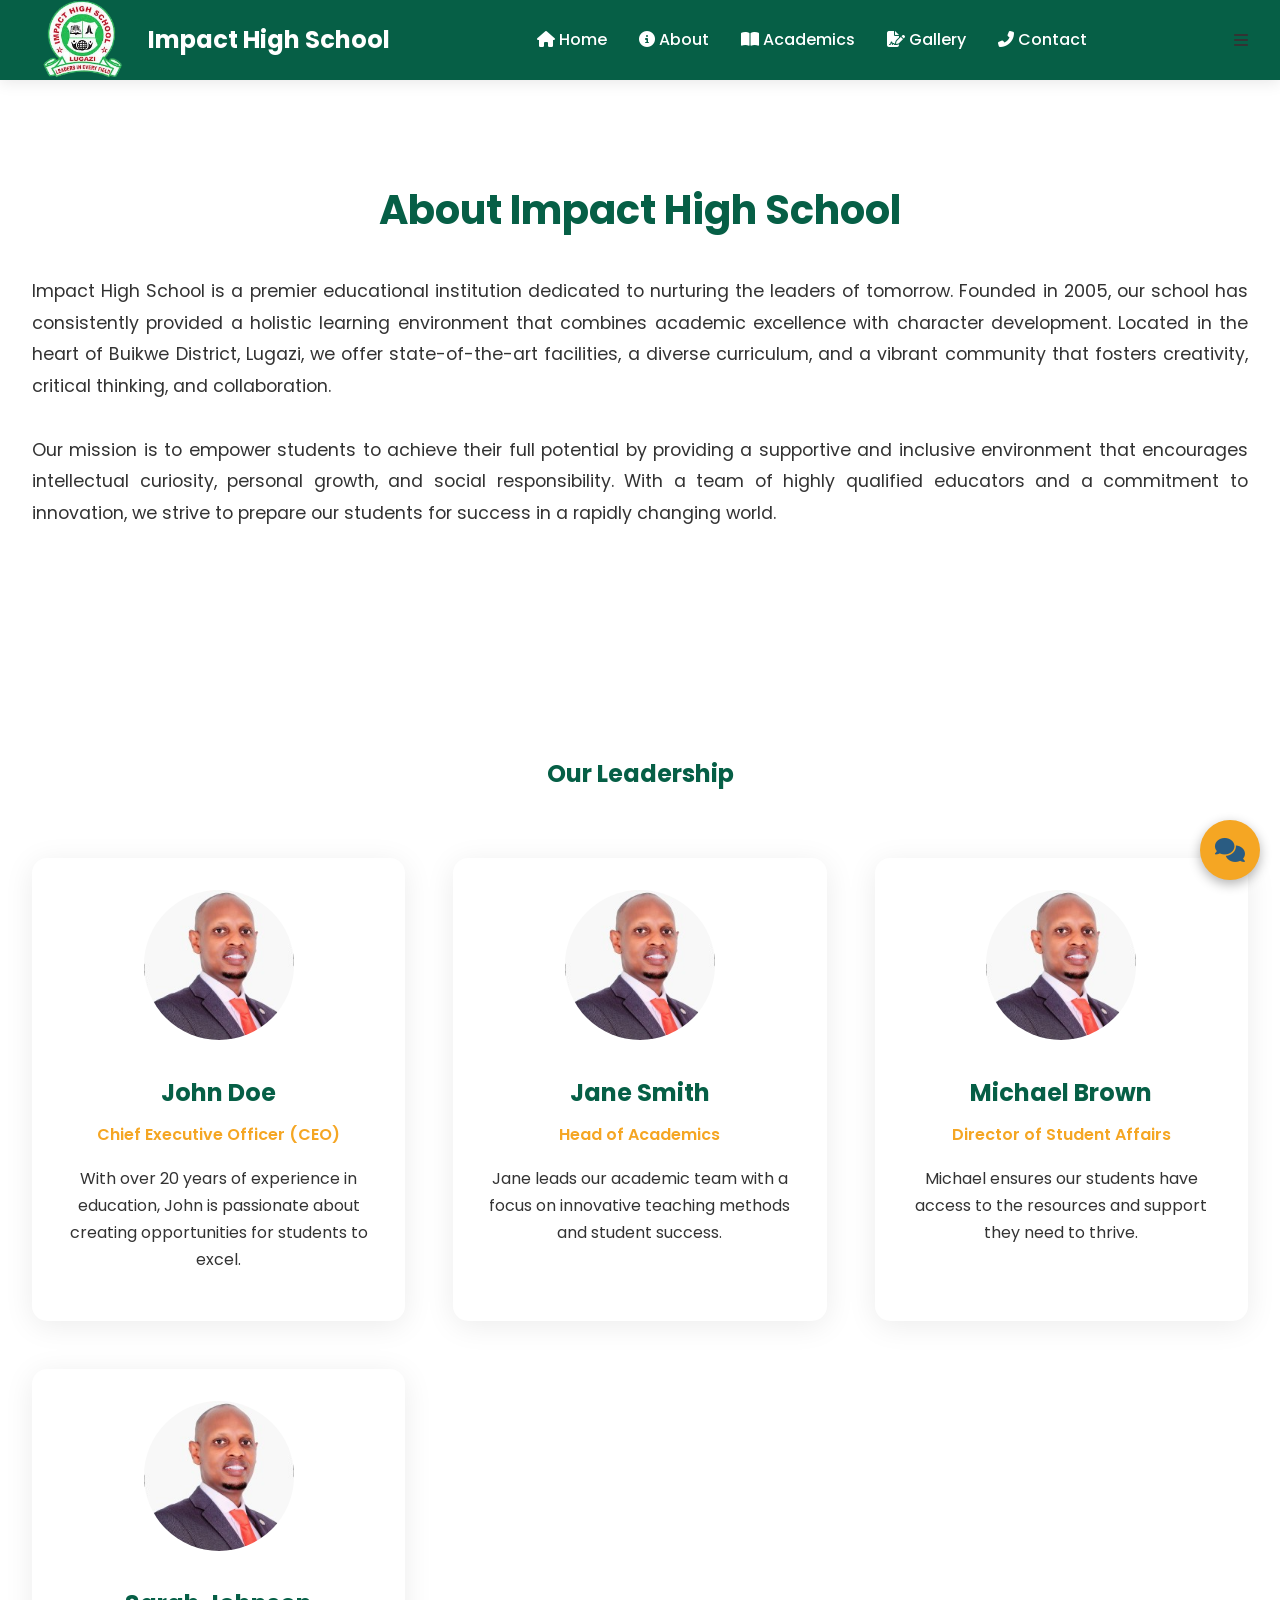
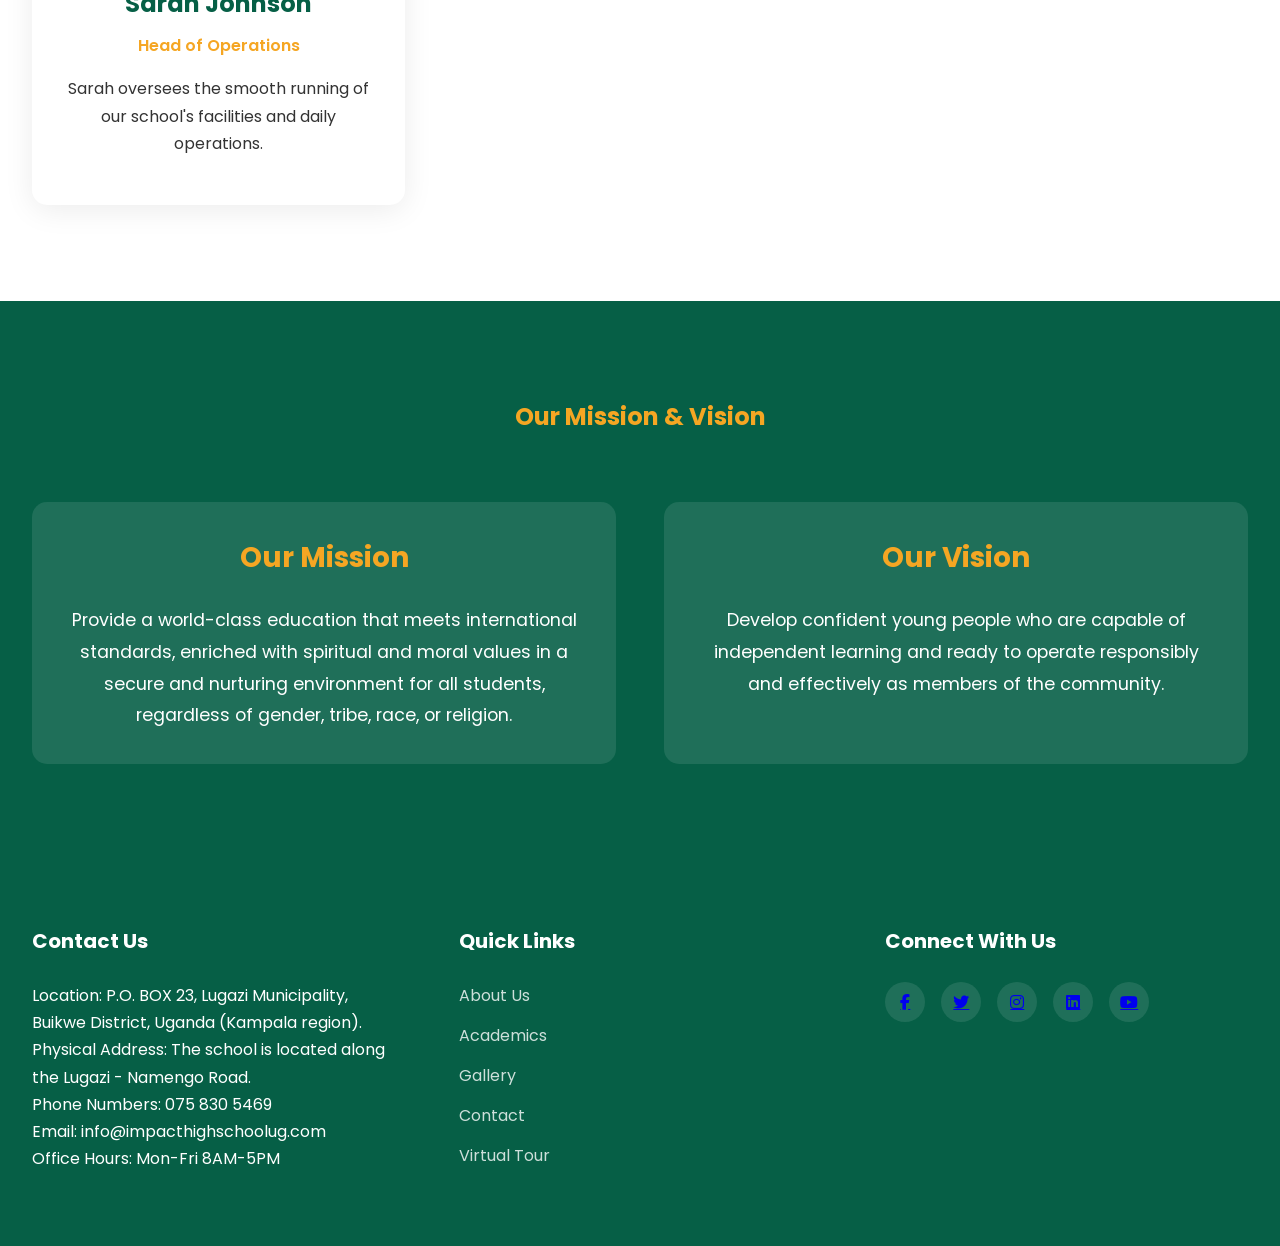
==== about.html @ 4ecf00ad "Initial commit of website files" ====
<!DOCTYPE html>
<html lang="en">
<head>
    <meta charset="UTF-8">
    <meta name="viewport" content="width=device-width, initial-scale=1.0">
    <title>About Us - Impact High School</title>
    <link rel="stylesheet" href="https://cdnjs.cloudflare.com/ajax/libs/font-awesome/6.4.0/css/all.min.css">
    <link rel="stylesheet" href="https://fonts.googleapis.com/css2?family=Poppins:wght@300;400;600;700&display=swap">
    <style>
        :root {
            --primary: #2A5C82;
            --secondary: #F5A623;
            --accent: #1A2B3C;
            --dark: #065f46;
            --light: white;
            --text: #333;
        }

        * {
            margin: 0;
            padding: 0;
            box-sizing: border-box;
        }

        body {
            font-family: 'Poppins', sans-serif;
            line-height: 1.7;
            color: var(--text);
            background: var(--light);
            overflow-x: hidden;
        }

        /* Header Styles */
        .header {
            background: var(--dark);
            position: sticky;
            top: 0;
            box-shadow: 0 2px 15px rgba(0,0,0,0.1);
            z-index: 1000;
            
        }

        .nav-container {
            max-width: 1400px;
            margin: 0 auto;
            padding: 0 2rem;
            display: flex;
            justify-content: space-between;
            align-items: center;
            height: 80px;
        }

        .logo {
            display: flex;
            align-items: center;
            gap: 1rem;
            text-decoration: none;
        }

        .logo img {
            height: 100px;
            width: auto;
        }

        .logo-text {
            color: white;
            font-size: 1.5rem;
            font-weight: 700;
        }
        
        .logo:hover .logo-text::after {
            transform: scaleX(1);
        }

        /* Main Navigation */
        .main-nav {
            display: flex;
            gap: 2rem;
            align-items: center;
            transition: all 0.3s ease;
        }

        .nav-link {
            color: white;
            text-decoration: none;
            position: relative;
            padding: 0.5rem 0;
            font-weight: 500;
            transition: color 0.3s ease;
        }

        .nav-link::after {
            content: '';
            position: absolute;
            bottom: 0;
            left: 0;
            width: 0;
            height: 2px;
            background: var(--secondary);
            transition: width 0.3s ease;
        }

        .nav-link:hover::after {
            width: 100%;
        }


        /* About Section */
        .about-section {
            padding: 6rem 2rem;
            max-width: 1400px;
            margin: 0 auto;
        }

        .about-section h2 {
            font-size: 2.5rem;
            color: var(--dark);
            margin-bottom: 2rem;
            text-align: center;
        }

        .about-section p {
            font-size: 1.1rem;
            line-height: 1.8;
            margin-bottom: 2rem;
            text-align: justify;
        }

        /* Leadership Section */
        .leadership-section {
            padding: 6rem 2rem;
            background: var(--light);
        }

        .leadership-grid {
            display: grid;
            grid-template-columns: repeat(auto-fit, minmax(300px, 1fr));
            gap: 3rem;
            max-width: 1400px;
            margin: 0 auto;
        }

        .leader-card {
            text-align: center;
            background: white;
            padding: 2rem;
            border-radius: 15px;
            box-shadow: 0 5px 30px rgba(0, 0, 0, 0.08);
            transition: all 0.3s ease;
        }

        .leader-card:hover {
            transform: translateY(-10px);
            box-shadow: 0 15px 40px rgba(0, 0, 0, 0.1);
        }

        .leader-card img {
            width: 150px;
            height: 150px;
            border-radius: 50%;
            object-fit: cover;
            margin-bottom: 1.5rem;
        }

        .leader-card h3 {
            font-size: 1.5rem;
            color: var(--dark);
            margin-bottom: 0.5rem;
        }

        .leader-card p {
            font-size: 1rem;
            color: var(--text);
            margin-bottom: 1rem;
        }

        .leader-card .role {
            color: var(--secondary);
            font-weight: 600;
        }

        /* Mission and Vision Section */
        .mission-vision-section {
            padding: 6rem 2rem;
            background: var(--dark);
            color: white;
        }

        .mission-vision-grid {
            display: grid;
            grid-template-columns: repeat(auto-fit, minmax(300px, 1fr));
            gap: 3rem;
            max-width: 1400px;
            margin: 0 auto;
        }

        .mission-vision-card {
            background: rgba(255, 255, 255, 0.1);
            padding: 2rem;
            border-radius: 15px;
            text-align: center;
        }

        .mission-vision-card h3 {
            font-size: 1.75rem;
            margin-bottom: 1.5rem;
            color: var(--secondary);
        }

        .mission-vision-card p {
            font-size: 1.1rem;
            line-height: 1.8;
        }

        /* Footer */
        .footer {
            background: var(--dark);
            color: white;
            padding: 4rem 2rem;
        }

        .footer-content {
            max-width: 1400px;
            margin: 0 auto;
            display: grid;
            grid-template-columns: repeat(auto-fit, minmax(250px, 1fr));
            gap: 4rem;
        }

        .footer-section h3 {
            color: white;
            margin-bottom: 1.5rem;
            font-size: 1.25rem;
        }

        .footer-links {
            list-style: none;
        }

        .footer-links li {
            margin-bottom: 0.8rem;
        }

        .footer-links a {
            color: rgba(255, 255, 255, 0.8);
            text-decoration: none;
            transition: all 0.3s ease;
        }

        .footer-links a:hover {
            color: var(--secondary);
            padding-left: 5px;
        }

        .social-links {
            display: flex;
            gap: 1rem;
            margin-top: 1rem;
        }

        .social-links a {
            width: 40px;
            height: 40px;
            border-radius: 50%;
            background: rgba(255, 255, 255, 0.1);
            display: flex;
            align-items: center;
            justify-content: center;
            transition: all 0.3s ease;
        }

        .social-links a:hover {
            background: var(--secondary);
            transform: translateY(-3px);
        }

        /* Responsive Design */
        /* Responsive Design */
        @media (max-width: 768px) {
            .hero h1 {
                font-size: 2.5rem;
            }

            .main-nav {
                position: fixed;
                top: 80px;
                right: -100%;
                background: var(--dark);
                flex-direction: column;
                width: 100%;
                padding: 2rem;
                transition: right 0.3s ease;
            }

            .main-nav.active {
                right: 0;
            }

            .hamburger {
                display: block;
                color: white;
                font-size: 1.5rem;
                cursor: pointer;
                transition: transform 0.3s ease;
            }

            .hamburger.active {
                transform: rotate(90deg);
            }
        }
         @media (max-width: 768px) {
            .nav-container {
                height: 80px;
                padding: 0 1.5rem;
            }
    
            .logo img {
                height: 60px;
            }
    
            .main-nav {
                top: 80px;
                backdrop-filter: blur(15px);
                
                padding: 2rem 1.5rem;
            }
    
            .nav-link {
                padding: 1rem 0;
                font-size: 1.1rem;
            }
        }
    </style>

    <!-- Chatbot Styles -->
    <style>
        #chatbot-widget {
            position: fixed;
            bottom: 20px;
            right: 20px;
            z-index: 1001;
            font-family: 'Poppins', sans-serif;
        }

        #chatbot-toggle {
            width: 60px;
            height: 60px;
            background: var(--secondary);
            border-radius: 50%;
            display: flex;
            align-items: center;
            justify-content: center;
            cursor: pointer;
            box-shadow: 0 4px 12px rgba(0,0,0,0.3);
            transition: all 0.3s ease;
        }

        #chatbot-toggle:hover {
            transform: scale(1.1);
        }

        #chatbot-toggle i {
            color: var(--primary);
            font-size: 1.5rem;
        }

        #chatbot-window {
            display: none;
            position: absolute;
            bottom: 80px;
            right: 0;
            width: 350px;
            height: 500px;
            background: white;
            border-radius: 15px;
            box-shadow: 0 10px 30px rgba(0,0,0,0.3);
            overflow: hidden;
            flex-direction: column;
        }

        #chatbot-header {
            background: var(--primary);
            color: white;
            padding: 15px;
            display: flex;
            justify-content: space-between;
            align-items: center;
        }

        #chatbot-header span {
            font-weight: 600;
        }

        #chatbot-close {
            background: none;
            border: none;
            color: white;
            font-size: 1.5rem;
            cursor: pointer;
        }

        #chatbot-messages {
            flex: 1;
            padding: 15px;
            overflow-y: auto;
            background: #f9f9f9;
        }

        .chatbot-message {
            margin-bottom: 10px;
            padding: 10px;
            border-radius: 10px;
            max-width: 80%;
        }

        .chatbot-message.user {
            background: var(--secondary);
            color: var(--primary);
            margin-left: auto;
            text-align: right;
        }

        .chatbot-message.bot {
            background: var(--primary);
            color: white;
        }

        #chatbot-input-area {
            display: flex;
            padding: 15px;
            background: white;
            border-top: 1px solid #ddd;
        }

        #chatbot-input {
            flex: 1;
            padding: 10px;
            border: 1px solid #ddd;
            border-radius: 20px;
            outline: none;
        }

        #chatbot-send {
            background: var(--secondary);
            border: none;
            border-radius: 50%;
            width: 40px;
            height: 40px;
            margin-left: 10px;
            cursor: pointer;
            display: flex;
            align-items: center;
            justify-content: center;
            color: var(--primary);
        }

        #chatbot-send:hover {
            background: var(--primary);
            color: white;
        }

        @media (max-width: 768px) {
            #chatbot-window {
                width: 300px;
                height: 400px;
                bottom: 90px;
            }
        }
    </style>
</head>
<body>
      <header class="header">
        <nav class="nav-container">
            <a href="index.html" class="logo">
                <img src="pics/impactt.png" alt="Impact High School Logo">
                <span class="logo-text">Impact High School</span>
            </a>
           <div class="main-nav">
            <a href="index.html" class="nav-link">
                <i class="fas fa-home"></i>
                Home
            </a>
            <a href="about.html" class="nav-link">
                <i class="fas fa-info-circle"></i>
                About
            </a>
            <a href="academics.html" class="nav-link">
                <i class="fas fa-book-open"></i>
                Academics
            </a>
            <a href="gallery.html" class="nav-link">
                <i class="fas fa-file-signature"></i>
                Gallery
            </a>
            <a href="contact.html" class="nav-link">
                <i class="fas fa-phone-alt"></i>
                Contact
            </a>
        </div>
            <i class="fas fa-bars hamburger"></i>
        </nav>
    </header>

    <section class="about-section">
        <h2>About Impact High School</h2>
        <p>
            Impact High School is a premier educational institution dedicated to nurturing the leaders of tomorrow. 
            Founded in 2005, our school has consistently provided a holistic learning environment that combines academic 
            excellence with character development. Located in the heart of Buikwe District, Lugazi, we offer state-of-the-art 
            facilities, a diverse curriculum, and a vibrant community that fosters creativity, critical thinking, and collaboration.
        </p>
        <p>
            Our mission is to empower students to achieve their full potential by providing a supportive and inclusive environment 
            that encourages intellectual curiosity, personal growth, and social responsibility. With a team of highly qualified 
            educators and a commitment to innovation, we strive to prepare our students for success in a rapidly changing world.
        </p>
    </section>

    <section class="leadership-section">
        <h2 style="text-align: center; color: var(--dark); margin-bottom: 4rem;">Our Leadership</h2>
        <div class="leadership-grid">
            <div class="leader-card">
                <img src="pics/1728209172390.jpeg" alt="CEO">
                <h3>John Doe</h3>
                <p class="role">Chief Executive Officer (CEO)</p>
                <p>With over 20 years of experience in education, John is passionate about creating opportunities for students to excel.</p>
            </div>
            <div class="leader-card">
                <img src="pics/1728209172390.jpeg" alt="Administrator 1">
                <h3>Jane Smith</h3>
                <p class="role">Head of Academics</p>
                <p>Jane leads our academic team with a focus on innovative teaching methods and student success.</p>
            </div>
            <div class="leader-card">
                <img src="pics/1728209172390.jpeg" alt="Administrator 2">
                <h3>Michael Brown</h3>
                <p class="role">Director of Student Affairs</p>
                <p>Michael ensures our students have access to the resources and support they need to thrive.</p>
            </div>
            <div class="leader-card">
                <img src="pics/1728209172390.jpeg" alt="Administrator 3">
                <h3>Sarah Johnson</h3>
                <p class="role">Head of Operations</p>
                <p>Sarah oversees the smooth running of our school's facilities and daily operations.</p>
            </div>
        </div>
    </section>

    <section class="mission-vision-section">
        <h2 style="text-align: center; color: var(--secondary); margin-bottom: 4rem;">Our Mission & Vision</h2>
        <div class="mission-vision-grid">
            <div class="mission-vision-card">
                <h3>Our Mission</h3>
                <p>
                    Provide a world-class education that meets international standards, enriched with spiritual and moral values in a secure and nurturing environment for all students, regardless of gender, tribe, race, or religion.
                </p>
            </div>
            <div class="mission-vision-card">
                <h3>Our Vision</h3>
                <p>
                    Develop confident young people who are capable of independent learning and ready to operate responsibly and effectively as members of the community.
                </p>
            </div>
        </div>
    </section>

    <footer class="footer">
        <div class="footer-content">
            <div class="footer-section">
                <h3>Contact Us</h3>
                <p>Location: P.O. BOX 23, Lugazi Municipality, Buikwe District, Uganda (Kampala region).<br>
                Physical Address: The school is located along the Lugazi - Namengo Road.<br>
                Phone Numbers: 075 830 5469<br>
                Email: info@impacthighschoolug.com<br>
                Office Hours: Mon-Fri 8AM-5PM</p>
            </div>
            <div class="footer-section">
                <h3>Quick Links</h3>
                <ul class="footer-links">
                    <li><a href="about.html">About Us</a></li>
                    <li><a href="academics.html">Academics</a></li>
                    <li><a href="gallery.html">Gallery</a></li>
                    <li><a href="contact.html">Contact</a></li>
                    <li><a href="video.html">Virtual Tour</a></li>
                </ul>
            </div>
            <div class="footer-section">
                <h3>Connect With Us</h3>
                <div class="social-links">
                    <a href="https://www.facebook.com/p/Impact-high-school-lugazi-100064060272255/"><i class="fab fa-facebook-f"></i></a>
                    <a href="#"><i class="fab fa-twitter"></i></a>
                    <a href="https://www.instagram.com/impact_high_school_lugazi/"><i class="fab fa-instagram"></i></a>
                    <a href="https://ug.linkedin.com/company/impact-high-school-lugazi"><i class="fab fa-linkedin"></i></a>
                    <a href="https://www.youtube.com/watch?v=IFVZ60-DcK4"><i class="fab fa-youtube"></i></a>
                </div>
            </div>
        </div>
    </footer>

    <script>
        // Mobile Menu Toggle
        const hamburger = document.querySelector('.hamburger');
        const nav = document.querySelector('.main-nav');

        hamburger.addEventListener('click', () => {
            nav.classList.toggle('active');
            hamburger.classList.toggle('active');
        });
    </script>

    <!-- Chatbot Widget -->
    <div id="chatbot-widget">
        <div id="chatbot-toggle">
            <i class="fas fa-comments"></i>
        </div>
        <div id="chatbot-window">
            <div id="chatbot-header">
                <span>Impact High School Assistant</span>
                <button id="chatbot-close">&times;</button>
            </div>
            <div id="chatbot-messages"></div>
            <div id="chatbot-input-area">
                <input type="text" id="chatbot-input" placeholder="Ask me anything about the school...">
                <button id="chatbot-send"><i class="fas fa-paper-plane"></i></button>
            </div>
        </div>
    </div>

    <script>
        // Chatbot functionality
        const chatbotToggle = document.getElementById('chatbot-toggle');
        const chatbotWindow = document.getElementById('chatbot-window');
        const chatbotClose = document.getElementById('chatbot-close');
        const chatbotMessages = document.getElementById('chatbot-messages');
        const chatbotInput = document.getElementById('chatbot-input');
        const chatbotSend = document.getElementById('chatbot-send');

        function addMessage(message, sender) {
            const messageDiv = document.createElement('div');
            messageDiv.classList.add('chatbot-message', sender);
            messageDiv.textContent = message;
            chatbotMessages.appendChild(messageDiv);
            chatbotMessages.scrollTop = chatbotMessages.scrollHeight;
        }

        async function getAIResponse(message) {
            try {
                const response = await fetch('https://api.deepseek.com/v1/chat/completions', {
                    method: 'POST',
                    headers: {
                        'Content-Type': 'application/json',
                        'Authorization': 'Bearer sk-42b68022812149f98af85d4b9341e224'
                    },
                    body: JSON.stringify({
                        model: 'deepseek-chat',
                        messages: [
                            {
                                role: 'system',
                                content: 'You are an assistant for Impact High School. Provide helpful information about the school. Key info: Location: P.O. BOX 23, Lugazi Municipality, Buikwe District, Uganda, along Lugazi-Namengo Road. Phone: 075 830 5469. Email: info@impacthighschoolug.com. Vision: Develop confident young people for independent learning. Mission: World-class education with spiritual values. Programmes: O-Level and A-Level secondary education. Be friendly and informative.'
                            },
                            { role: 'user', content: message }
                        ],
                        max_tokens: 200
                    })
                });
                const data = await response.json();
                if (data.choices && data.choices[0]) {
                    return data.choices[0].message.content;
                } else {
                    return 'Sorry, I couldn\'t generate a response right now. Please try again.';
                }
            } catch (error) {
                console.error('API Error:', error);
                return 'Sorry, I\'m having trouble connecting right now. Please try again later.';
            }
        }

        chatbotToggle.addEventListener('click', () => {
            chatbotWindow.style.display = chatbotWindow.style.display === 'block' ? 'none' : 'block';
        });

        chatbotClose.addEventListener('click', () => {
            chatbotWindow.style.display = 'none';
        });

        chatbotSend.addEventListener('click', async () => {
            const message = chatbotInput.value.trim();
            if (message) {
                addMessage(message, 'user');
                chatbotInput.value = '';
                chatbotInput.disabled = true;
                chatbotSend.disabled = true;
                const response = await getAIResponse(message);
                addMessage(response, 'bot');
                chatbotInput.disabled = false;
                chatbotSend.disabled = false;
            }
        });

        chatbotInput.addEventListener('keypress', (e) => {
            if (e.key === 'Enter') {
                chatbotSend.click();
            }
        });

        // Initial greeting
        setTimeout(() => addMessage('Hello! I\'m the Impact High School assistant. How can I help you today?', 'bot'), 1000);
    </script>
</body>
</html>
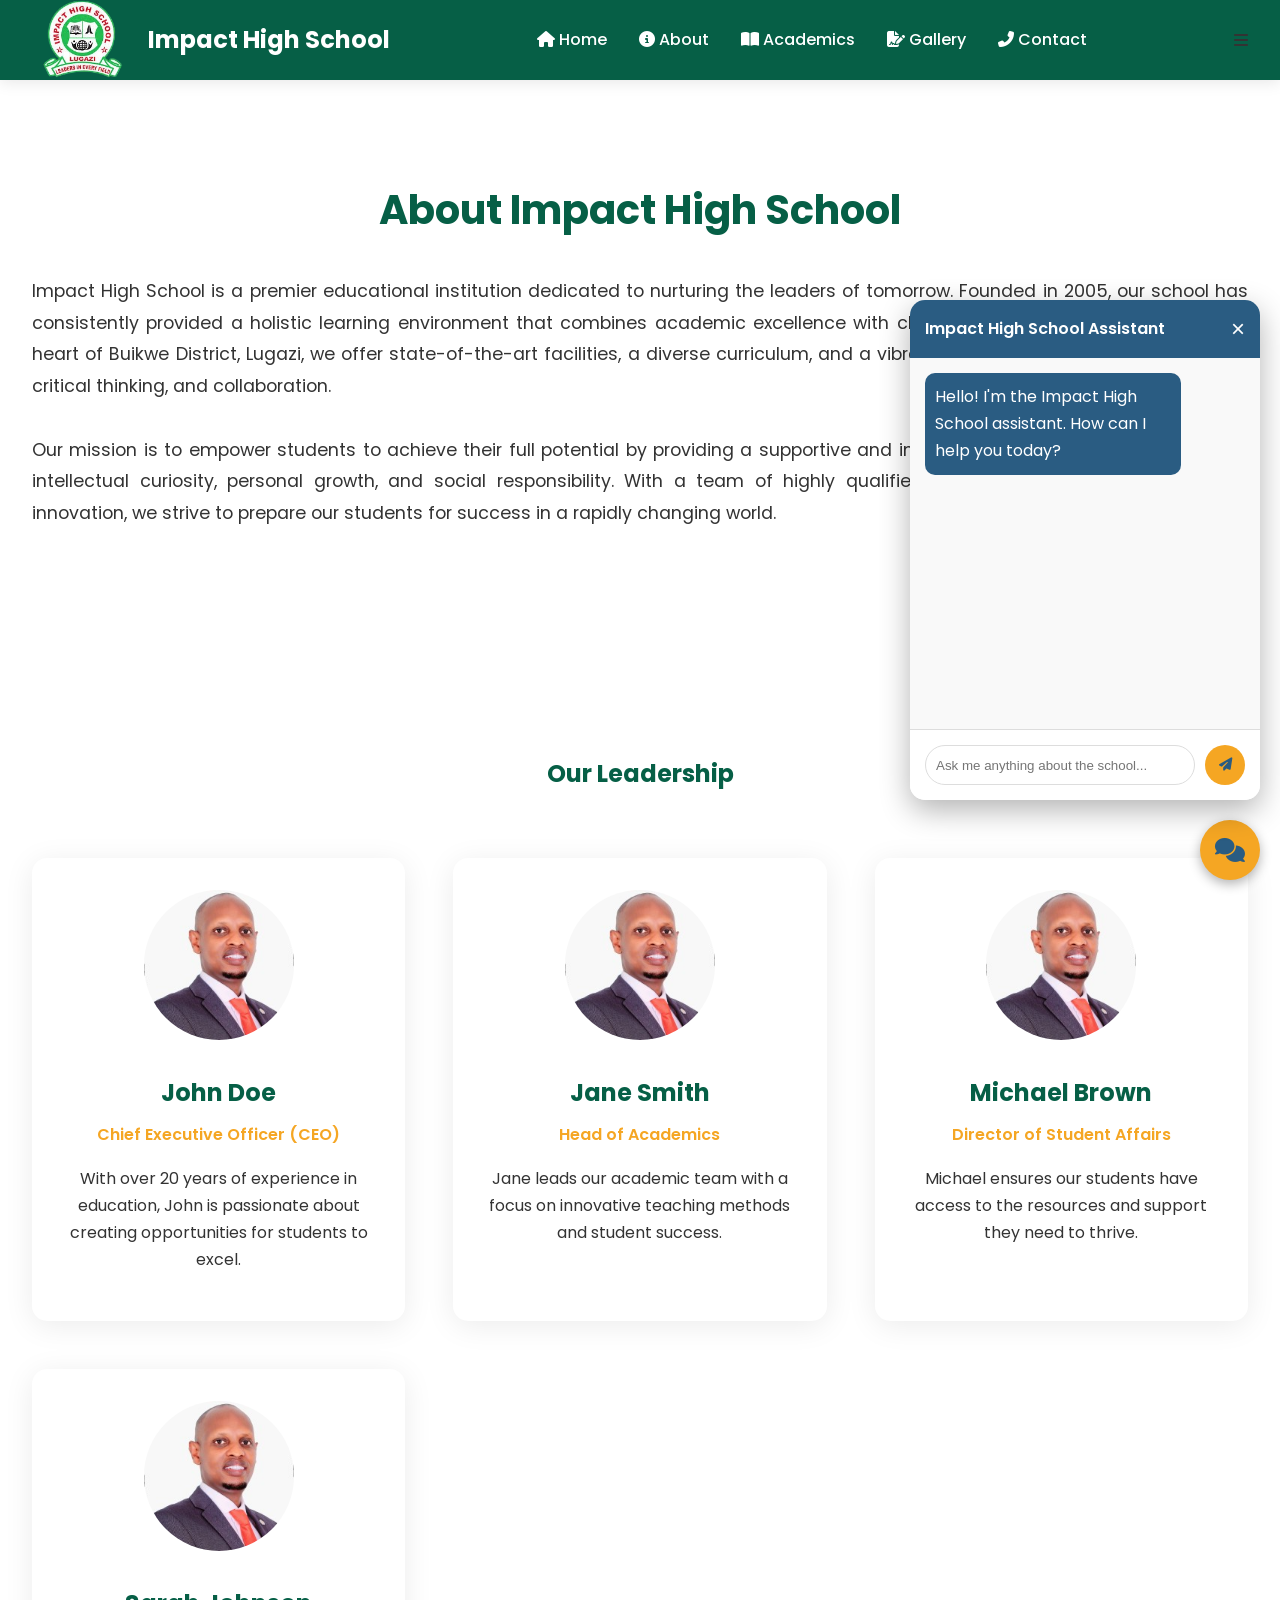
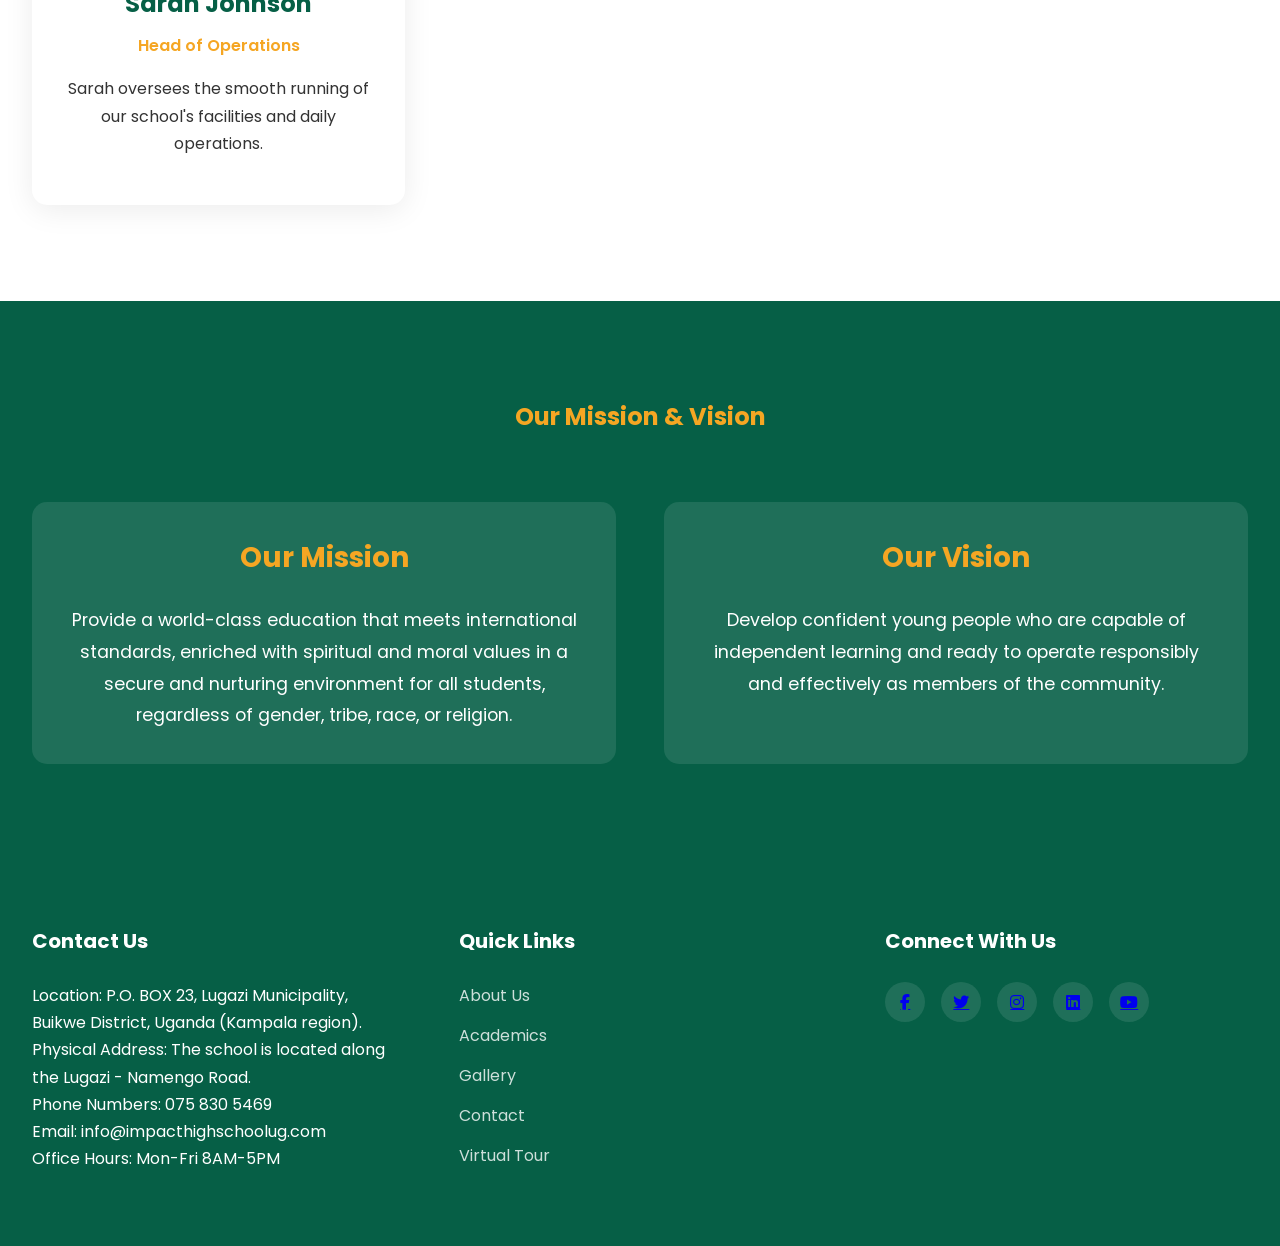
==== commit a8535437: "Add bouncing animation to chatbot icon and restore video in video.html" ====
--- a/about.html
+++ b/about.html
@@ -334,6 +334,18 @@
 
     <!-- Chatbot Styles -->
     <style>
+        @keyframes bounce {
+            0%, 20%, 50%, 80%, 100% {
+                transform: translateY(0);
+            }
+            40% {
+                transform: translateY(-10px);
+            }
+            60% {
+                transform: translateY(-5px);
+            }
+        }
+
         #chatbot-widget {
             position: fixed;
             bottom: 20px;
@@ -362,6 +374,7 @@
         #chatbot-toggle i {
             color: var(--primary);
             font-size: 1.5rem;
+            animation: bounce 2s infinite;
         }
 
         #chatbot-window {
@@ -375,6 +388,7 @@
             border-radius: 15px;
             box-shadow: 0 10px 30px rgba(0,0,0,0.3);
             overflow: hidden;
+            display: flex;
             flex-direction: column;
         }
 
@@ -706,5 +720,9 @@
         // Initial greeting
         setTimeout(() => addMessage('Hello! I\'m the Impact High School assistant. How can I help you today?', 'bot'), 1000);
     </script>
+
+<script async type='module' src='https://interfaces.zapier.com/assets/web-components/zapier-interfaces/zapier-interfaces.esm.js'></script>
+<zapier-interfaces-chatbot-embed is-popup='true' chatbot-id='cmks0upgf002irzj2km2b9cpo'></zapier-interfaces-chatbot-embed>
+
 </body>
 </html>
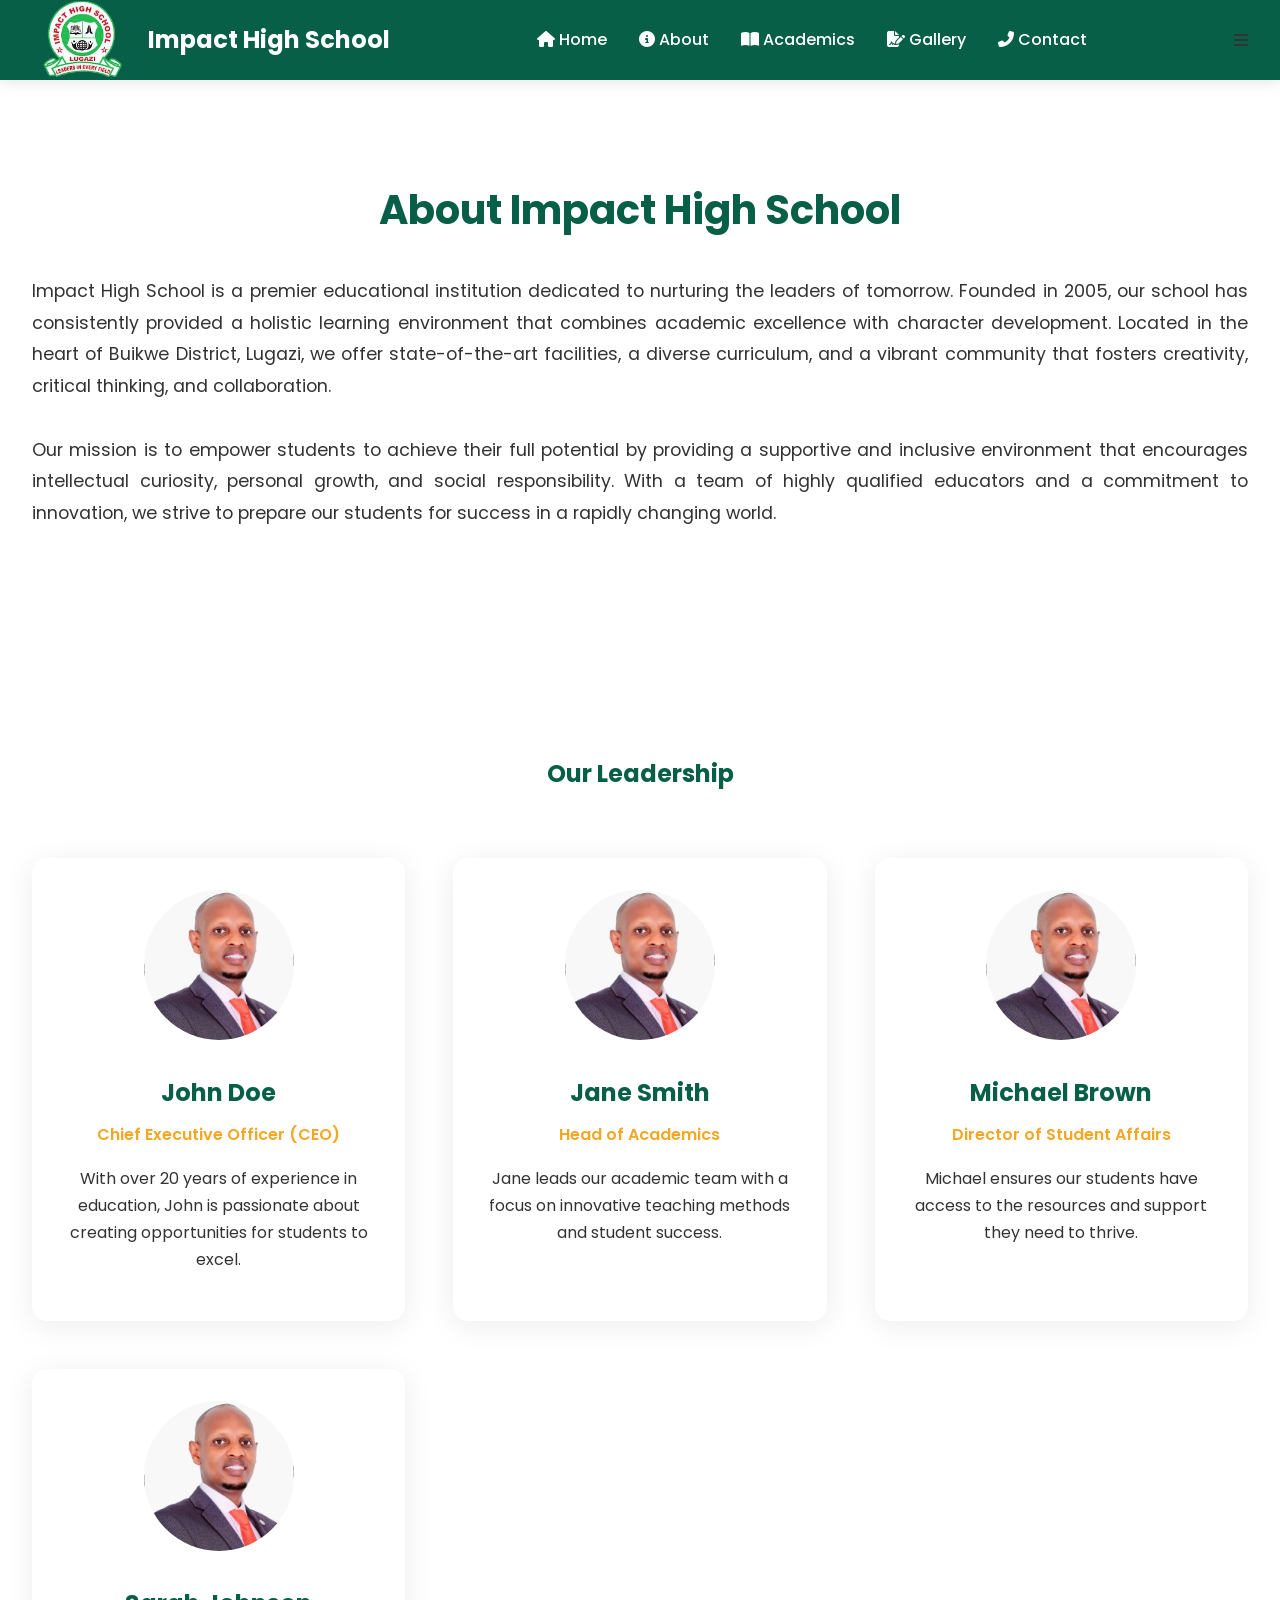
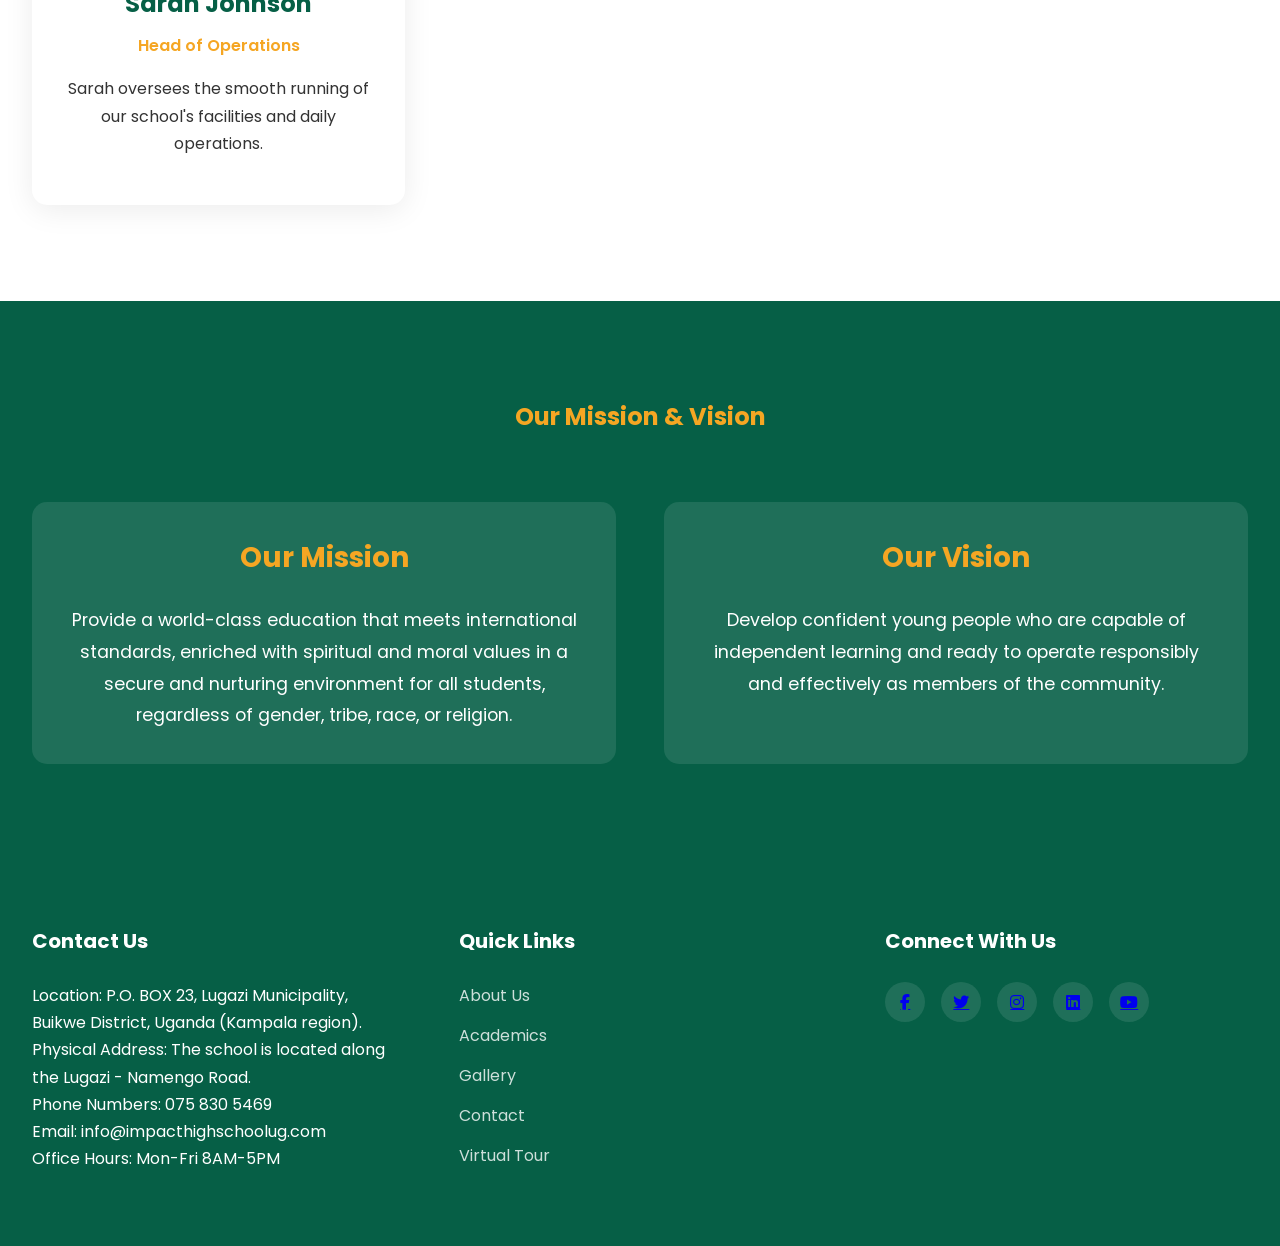
==== commit 0d5e32da: "Update about.html, contact.html, and gallery.html with latest changes" ====
--- a/about.html
+++ b/about.html
@@ -622,23 +622,7 @@
         });
     </script>
 
-    <!-- Chatbot Widget -->
-    <div id="chatbot-widget">
-        <div id="chatbot-toggle">
-            <i class="fas fa-comments"></i>
-        </div>
-        <div id="chatbot-window">
-            <div id="chatbot-header">
-                <span>Impact High School Assistant</span>
-                <button id="chatbot-close">&times;</button>
-            </div>
-            <div id="chatbot-messages"></div>
-            <div id="chatbot-input-area">
-                <input type="text" id="chatbot-input" placeholder="Ask me anything about the school...">
-                <button id="chatbot-send"><i class="fas fa-paper-plane"></i></button>
-            </div>
-        </div>
-    </div>
+    
 
     <script>
         // Chatbot functionality
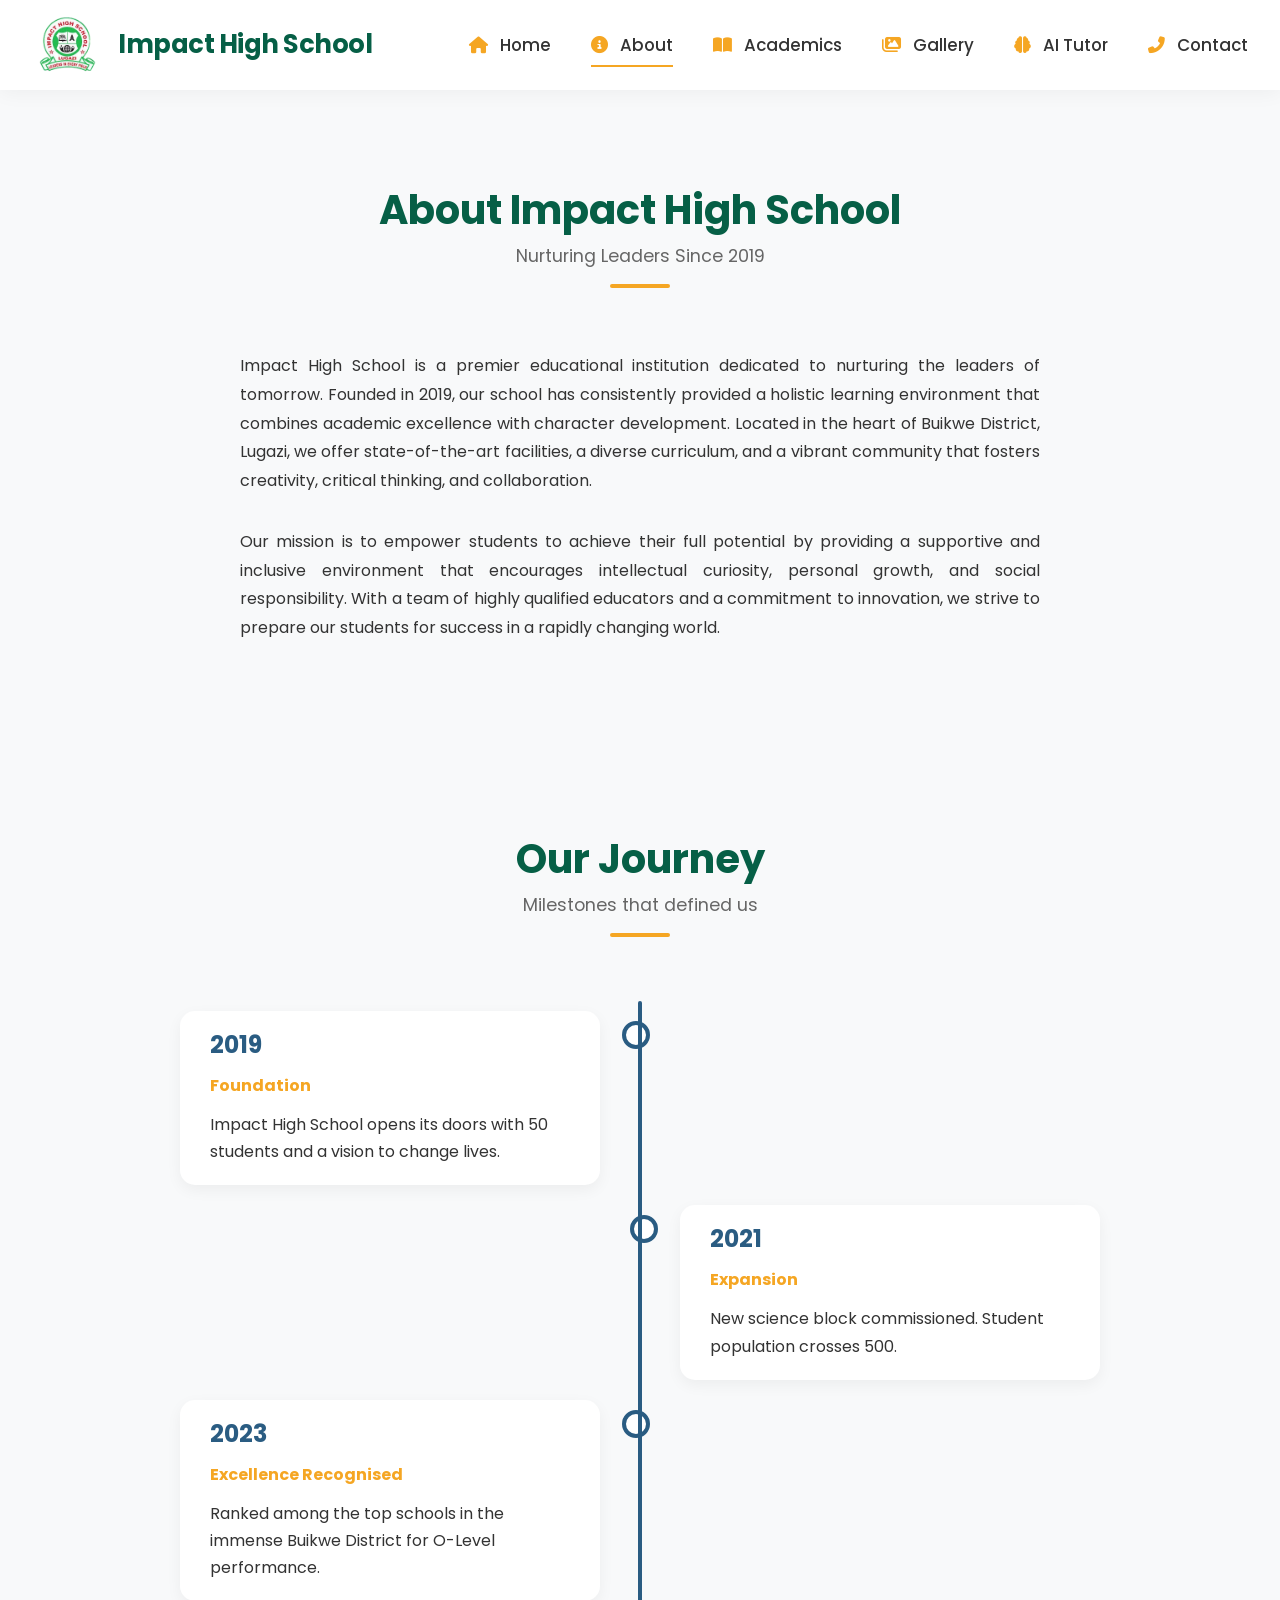
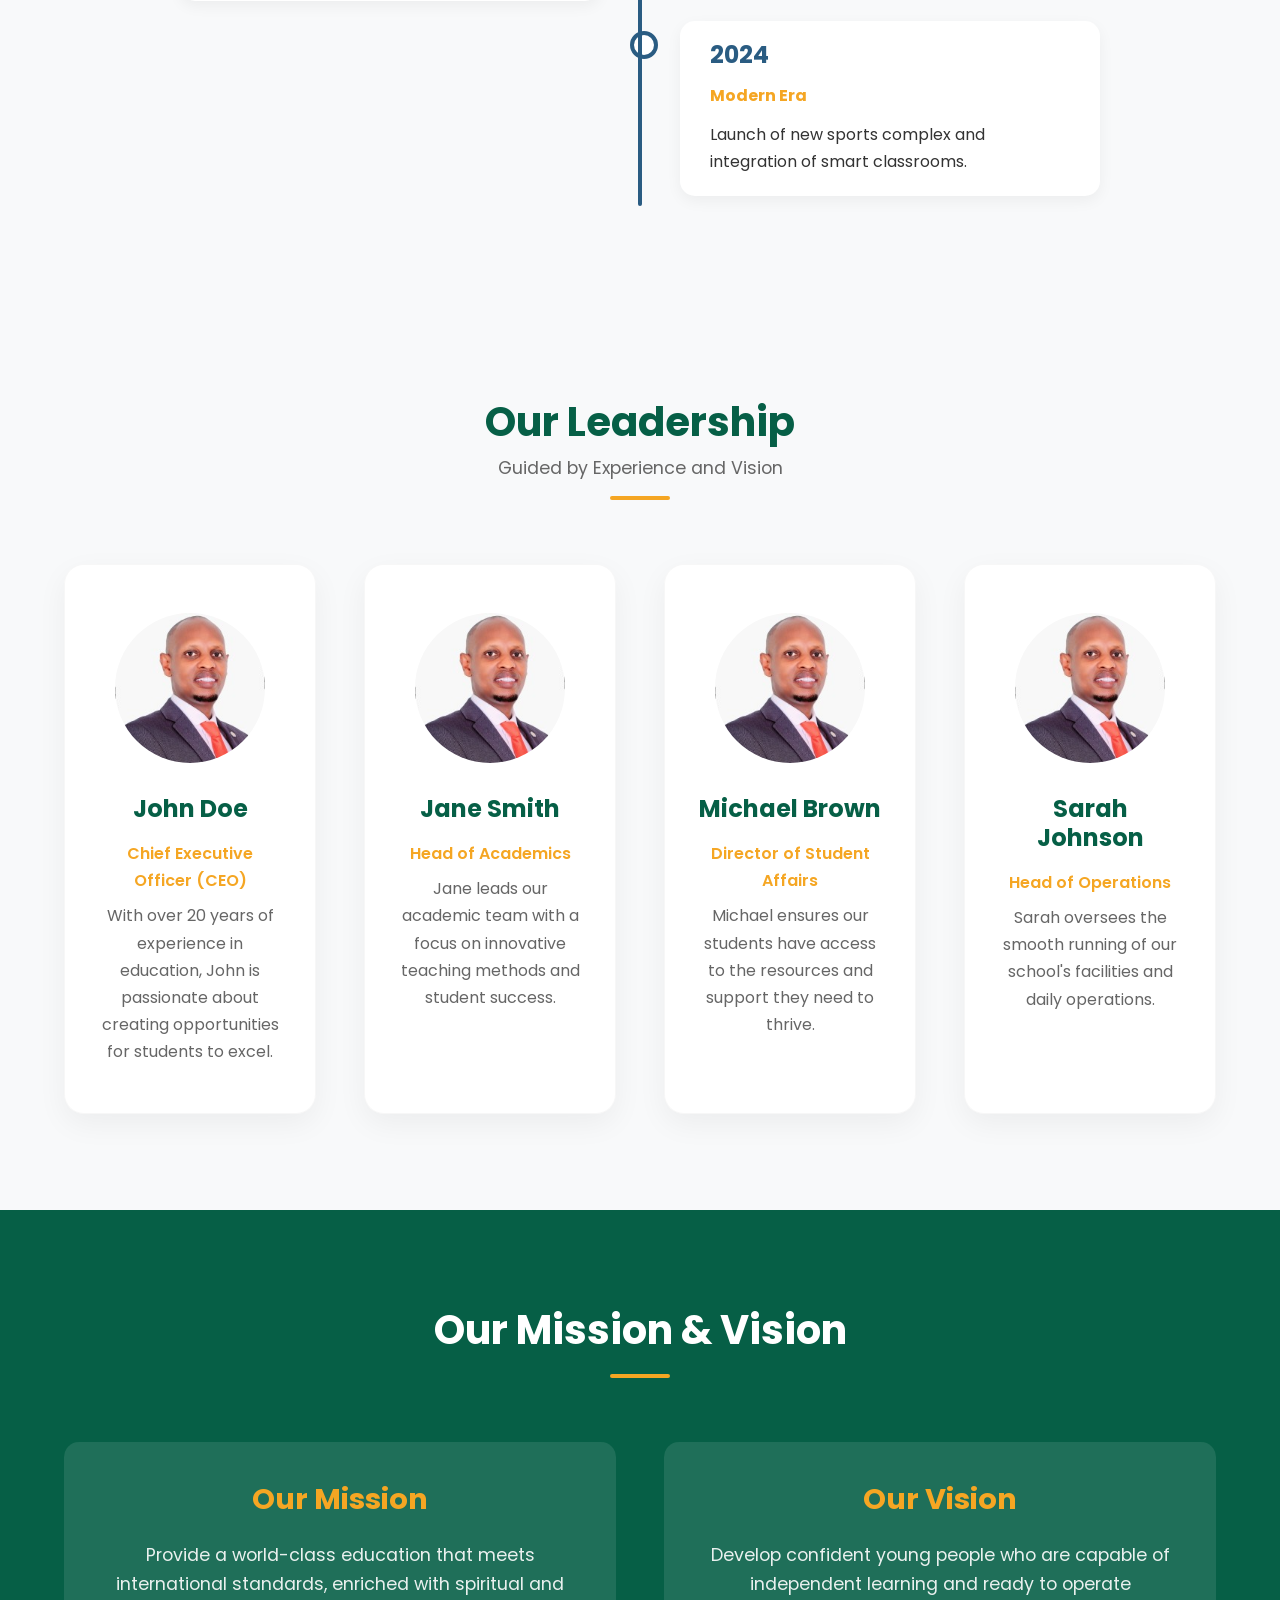
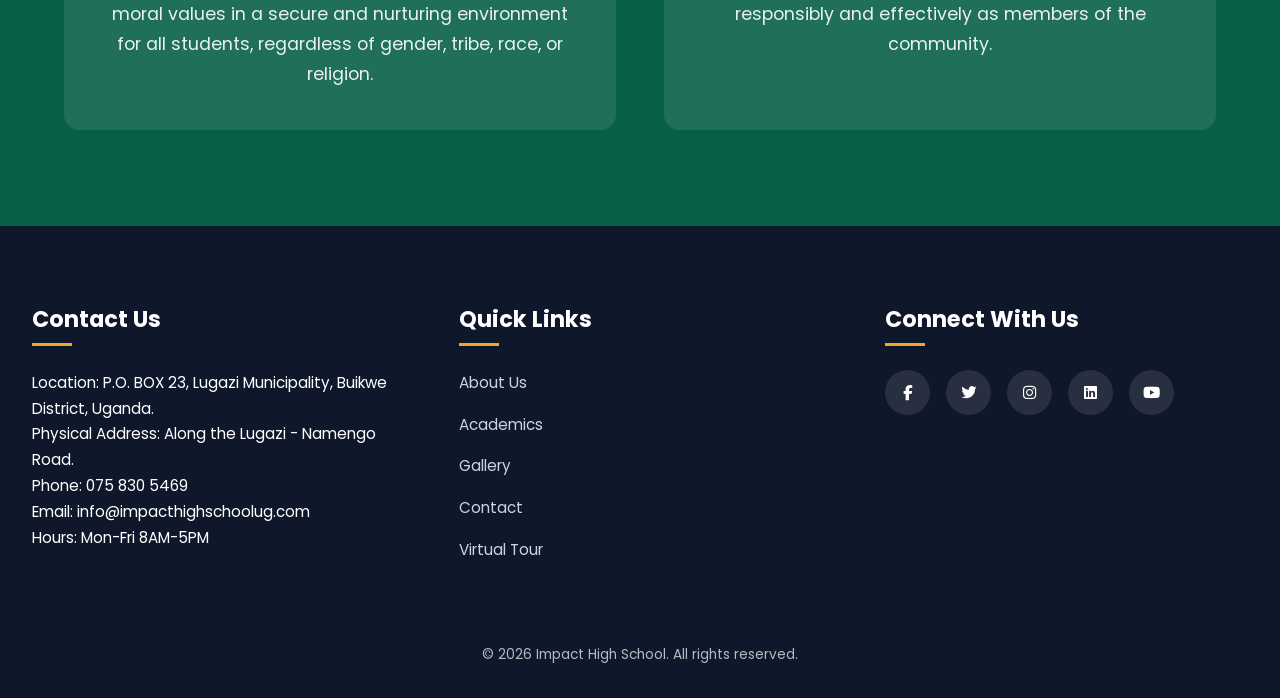
==== commit 69b84160: "Upgrade: Complete Academy Redesign, AI Tutor, and Premium UI" ====
--- a/about.html
+++ b/about.html
@@ -1,592 +1,206 @@
 <!DOCTYPE html>
 <html lang="en">
+
 <head>
     <meta charset="UTF-8">
     <meta name="viewport" content="width=device-width, initial-scale=1.0">
     <title>About Us - Impact High School</title>
     <link rel="stylesheet" href="https://cdnjs.cloudflare.com/ajax/libs/font-awesome/6.4.0/css/all.min.css">
-    <link rel="stylesheet" href="https://fonts.googleapis.com/css2?family=Poppins:wght@300;400;600;700&display=swap">
-    <style>
-        :root {
-            --primary: #2A5C82;
-            --secondary: #F5A623;
-            --accent: #1A2B3C;
-            --dark: #065f46;
-            --light: white;
-            --text: #333;
-        }
-
-        * {
-            margin: 0;
-            padding: 0;
-            box-sizing: border-box;
-        }
-
-        body {
-            font-family: 'Poppins', sans-serif;
-            line-height: 1.7;
-            color: var(--text);
-            background: var(--light);
-            overflow-x: hidden;
-        }
-
-        /* Header Styles */
-        .header {
-            background: var(--dark);
-            position: sticky;
-            top: 0;
-            box-shadow: 0 2px 15px rgba(0,0,0,0.1);
-            z-index: 1000;
-            
-        }
-
-        .nav-container {
-            max-width: 1400px;
-            margin: 0 auto;
-            padding: 0 2rem;
-            display: flex;
-            justify-content: space-between;
-            align-items: center;
-            height: 80px;
-        }
-
-        .logo {
-            display: flex;
-            align-items: center;
-            gap: 1rem;
-            text-decoration: none;
-        }
-
-        .logo img {
-            height: 100px;
-            width: auto;
-        }
-
-        .logo-text {
-            color: white;
-            font-size: 1.5rem;
-            font-weight: 700;
-        }
-        
-        .logo:hover .logo-text::after {
-            transform: scaleX(1);
-        }
-
-        /* Main Navigation */
-        .main-nav {
-            display: flex;
-            gap: 2rem;
-            align-items: center;
-            transition: all 0.3s ease;
-        }
-
-        .nav-link {
-            color: white;
-            text-decoration: none;
-            position: relative;
-            padding: 0.5rem 0;
-            font-weight: 500;
-            transition: color 0.3s ease;
-        }
-
-        .nav-link::after {
-            content: '';
-            position: absolute;
-            bottom: 0;
-            left: 0;
-            width: 0;
-            height: 2px;
-            background: var(--secondary);
-            transition: width 0.3s ease;
-        }
-
-        .nav-link:hover::after {
-            width: 100%;
-        }
-
-
-        /* About Section */
-        .about-section {
-            padding: 6rem 2rem;
-            max-width: 1400px;
-            margin: 0 auto;
-        }
-
-        .about-section h2 {
-            font-size: 2.5rem;
-            color: var(--dark);
-            margin-bottom: 2rem;
-            text-align: center;
-        }
-
-        .about-section p {
-            font-size: 1.1rem;
-            line-height: 1.8;
-            margin-bottom: 2rem;
-            text-align: justify;
-        }
-
-        /* Leadership Section */
-        .leadership-section {
-            padding: 6rem 2rem;
-            background: var(--light);
-        }
-
-        .leadership-grid {
-            display: grid;
-            grid-template-columns: repeat(auto-fit, minmax(300px, 1fr));
-            gap: 3rem;
-            max-width: 1400px;
-            margin: 0 auto;
-        }
-
-        .leader-card {
-            text-align: center;
-            background: white;
-            padding: 2rem;
-            border-radius: 15px;
-            box-shadow: 0 5px 30px rgba(0, 0, 0, 0.08);
-            transition: all 0.3s ease;
-        }
-
-        .leader-card:hover {
-            transform: translateY(-10px);
-            box-shadow: 0 15px 40px rgba(0, 0, 0, 0.1);
-        }
-
-        .leader-card img {
-            width: 150px;
-            height: 150px;
-            border-radius: 50%;
-            object-fit: cover;
-            margin-bottom: 1.5rem;
-        }
-
-        .leader-card h3 {
-            font-size: 1.5rem;
-            color: var(--dark);
-            margin-bottom: 0.5rem;
-        }
-
-        .leader-card p {
-            font-size: 1rem;
-            color: var(--text);
-            margin-bottom: 1rem;
-        }
-
-        .leader-card .role {
-            color: var(--secondary);
-            font-weight: 600;
-        }
-
-        /* Mission and Vision Section */
-        .mission-vision-section {
-            padding: 6rem 2rem;
-            background: var(--dark);
-            color: white;
-        }
-
-        .mission-vision-grid {
-            display: grid;
-            grid-template-columns: repeat(auto-fit, minmax(300px, 1fr));
-            gap: 3rem;
-            max-width: 1400px;
-            margin: 0 auto;
-        }
-
-        .mission-vision-card {
-            background: rgba(255, 255, 255, 0.1);
-            padding: 2rem;
-            border-radius: 15px;
-            text-align: center;
-        }
-
-        .mission-vision-card h3 {
-            font-size: 1.75rem;
-            margin-bottom: 1.5rem;
-            color: var(--secondary);
-        }
-
-        .mission-vision-card p {
-            font-size: 1.1rem;
-            line-height: 1.8;
-        }
-
-        /* Footer */
-        .footer {
-            background: var(--dark);
-            color: white;
-            padding: 4rem 2rem;
-        }
-
-        .footer-content {
-            max-width: 1400px;
-            margin: 0 auto;
-            display: grid;
-            grid-template-columns: repeat(auto-fit, minmax(250px, 1fr));
-            gap: 4rem;
-        }
-
-        .footer-section h3 {
-            color: white;
-            margin-bottom: 1.5rem;
-            font-size: 1.25rem;
-        }
-
-        .footer-links {
-            list-style: none;
-        }
-
-        .footer-links li {
-            margin-bottom: 0.8rem;
-        }
-
-        .footer-links a {
-            color: rgba(255, 255, 255, 0.8);
-            text-decoration: none;
-            transition: all 0.3s ease;
-        }
-
-        .footer-links a:hover {
-            color: var(--secondary);
-            padding-left: 5px;
-        }
-
-        .social-links {
-            display: flex;
-            gap: 1rem;
-            margin-top: 1rem;
-        }
-
-        .social-links a {
-            width: 40px;
-            height: 40px;
-            border-radius: 50%;
-            background: rgba(255, 255, 255, 0.1);
-            display: flex;
-            align-items: center;
-            justify-content: center;
-            transition: all 0.3s ease;
-        }
-
-        .social-links a:hover {
-            background: var(--secondary);
-            transform: translateY(-3px);
-        }
-
-        /* Responsive Design */
-        /* Responsive Design */
-        @media (max-width: 768px) {
-            .hero h1 {
-                font-size: 2.5rem;
-            }
-
-            .main-nav {
-                position: fixed;
-                top: 80px;
-                right: -100%;
-                background: var(--dark);
-                flex-direction: column;
-                width: 100%;
-                padding: 2rem;
-                transition: right 0.3s ease;
-            }
-
-            .main-nav.active {
-                right: 0;
-            }
-
-            .hamburger {
-                display: block;
-                color: white;
-                font-size: 1.5rem;
-                cursor: pointer;
-                transition: transform 0.3s ease;
-            }
-
-            .hamburger.active {
-                transform: rotate(90deg);
-            }
-        }
-         @media (max-width: 768px) {
-            .nav-container {
-                height: 80px;
-                padding: 0 1.5rem;
-            }
-    
-            .logo img {
-                height: 60px;
-            }
-    
-            .main-nav {
-                top: 80px;
-                backdrop-filter: blur(15px);
-                
-                padding: 2rem 1.5rem;
-            }
-    
-            .nav-link {
-                padding: 1rem 0;
-                font-size: 1.1rem;
-            }
-        }
-    </style>
-
-    <!-- Chatbot Styles -->
-    <style>
-        @keyframes bounce {
-            0%, 20%, 50%, 80%, 100% {
-                transform: translateY(0);
-            }
-            40% {
-                transform: translateY(-10px);
-            }
-            60% {
-                transform: translateY(-5px);
-            }
-        }
-
-        #chatbot-widget {
-            position: fixed;
-            bottom: 20px;
-            right: 20px;
-            z-index: 1001;
-            font-family: 'Poppins', sans-serif;
-        }
-
-        #chatbot-toggle {
-            width: 60px;
-            height: 60px;
-            background: var(--secondary);
-            border-radius: 50%;
-            display: flex;
-            align-items: center;
-            justify-content: center;
-            cursor: pointer;
-            box-shadow: 0 4px 12px rgba(0,0,0,0.3);
-            transition: all 0.3s ease;
-        }
-
-        #chatbot-toggle:hover {
-            transform: scale(1.1);
-        }
-
-        #chatbot-toggle i {
-            color: var(--primary);
-            font-size: 1.5rem;
-            animation: bounce 2s infinite;
-        }
-
-        #chatbot-window {
-            display: none;
-            position: absolute;
-            bottom: 80px;
-            right: 0;
-            width: 350px;
-            height: 500px;
-            background: white;
-            border-radius: 15px;
-            box-shadow: 0 10px 30px rgba(0,0,0,0.3);
-            overflow: hidden;
-            display: flex;
-            flex-direction: column;
-        }
-
-        #chatbot-header {
-            background: var(--primary);
-            color: white;
-            padding: 15px;
-            display: flex;
-            justify-content: space-between;
-            align-items: center;
-        }
-
-        #chatbot-header span {
-            font-weight: 600;
-        }
-
-        #chatbot-close {
-            background: none;
-            border: none;
-            color: white;
-            font-size: 1.5rem;
-            cursor: pointer;
-        }
-
-        #chatbot-messages {
-            flex: 1;
-            padding: 15px;
-            overflow-y: auto;
-            background: #f9f9f9;
-        }
-
-        .chatbot-message {
-            margin-bottom: 10px;
-            padding: 10px;
-            border-radius: 10px;
-            max-width: 80%;
-        }
-
-        .chatbot-message.user {
-            background: var(--secondary);
-            color: var(--primary);
-            margin-left: auto;
-            text-align: right;
-        }
-
-        .chatbot-message.bot {
-            background: var(--primary);
-            color: white;
-        }
-
-        #chatbot-input-area {
-            display: flex;
-            padding: 15px;
-            background: white;
-            border-top: 1px solid #ddd;
-        }
-
-        #chatbot-input {
-            flex: 1;
-            padding: 10px;
-            border: 1px solid #ddd;
-            border-radius: 20px;
-            outline: none;
-        }
-
-        #chatbot-send {
-            background: var(--secondary);
-            border: none;
-            border-radius: 50%;
-            width: 40px;
-            height: 40px;
-            margin-left: 10px;
-            cursor: pointer;
-            display: flex;
-            align-items: center;
-            justify-content: center;
-            color: var(--primary);
-        }
-
-        #chatbot-send:hover {
-            background: var(--primary);
-            color: white;
-        }
-
-        @media (max-width: 768px) {
-            #chatbot-window {
-                width: 300px;
-                height: 400px;
-                bottom: 90px;
-            }
-        }
-    </style>
+    <link rel="stylesheet"
+        href="https://fonts.googleapis.com/css2?family=Poppins:wght@300;400;500;600;700&display=swap">
+    <link rel="stylesheet" href="styles.css">
 </head>
+
 <body>
-      <header class="header">
+    <header class="header">
         <nav class="nav-container">
             <a href="index.html" class="logo">
                 <img src="pics/impactt.png" alt="Impact High School Logo">
                 <span class="logo-text">Impact High School</span>
             </a>
-           <div class="main-nav">
-            <a href="index.html" class="nav-link">
-                <i class="fas fa-home"></i>
-                Home
-            </a>
-            <a href="about.html" class="nav-link">
-                <i class="fas fa-info-circle"></i>
-                About
-            </a>
-            <a href="academics.html" class="nav-link">
-                <i class="fas fa-book-open"></i>
-                Academics
-            </a>
-            <a href="gallery.html" class="nav-link">
-                <i class="fas fa-file-signature"></i>
-                Gallery
-            </a>
-            <a href="contact.html" class="nav-link">
-                <i class="fas fa-phone-alt"></i>
-                Contact
-            </a>
-        </div>
-            <i class="fas fa-bars hamburger"></i>
+            <div class="main-nav">
+                <a href="index.html" class="nav-link">
+                    <i class="fas fa-home"></i>
+                    Home
+                </a>
+                <a href="about.html" class="nav-link active">
+                    <i class="fas fa-info-circle"></i>
+                    About
+                </a>
+                <a href="academics.html" class="nav-link">
+                    <i class="fas fa-book-open"></i>
+                    Academics
+                </a>
+                <a href="gallery.html" class="nav-link">
+                    <i class="fas fa-images"></i>
+                    Gallery
+                </a>
+                <a href="learning-hub.html" class="nav-link">
+                    <i class="fas fa-brain"></i>
+                    AI Tutor
+                </a>
+                <a href="contact.html" class="nav-link">
+                    <i class="fas fa-phone-alt"></i>
+                    Contact
+                </a>
+            </div>
+            <i class="fas fa-bars hamburger" role="button" aria-label="Toggle navigation" tabindex="0"></i>
         </nav>
     </header>
 
-    <section class="about-section">
-        <h2>About Impact High School</h2>
-        <p>
-            Impact High School is a premier educational institution dedicated to nurturing the leaders of tomorrow. 
-            Founded in 2005, our school has consistently provided a holistic learning environment that combines academic 
-            excellence with character development. Located in the heart of Buikwe District, Lugazi, we offer state-of-the-art 
-            facilities, a diverse curriculum, and a vibrant community that fosters creativity, critical thinking, and collaboration.
-        </p>
-        <p>
-            Our mission is to empower students to achieve their full potential by providing a supportive and inclusive environment 
-            that encourages intellectual curiosity, personal growth, and social responsibility. With a team of highly qualified 
-            educators and a commitment to innovation, we strive to prepare our students for success in a rapidly changing world.
-        </p>
-    </section>
-
-    <section class="leadership-section">
-        <h2 style="text-align: center; color: var(--dark); margin-bottom: 4rem;">Our Leadership</h2>
-        <div class="leadership-grid">
-            <div class="leader-card">
-                <img src="pics/1728209172390.jpeg" alt="CEO">
-                <h3>John Doe</h3>
-                <p class="role">Chief Executive Officer (CEO)</p>
-                <p>With over 20 years of experience in education, John is passionate about creating opportunities for students to excel.</p>
-            </div>
-            <div class="leader-card">
-                <img src="pics/1728209172390.jpeg" alt="Administrator 1">
-                <h3>Jane Smith</h3>
-                <p class="role">Head of Academics</p>
-                <p>Jane leads our academic team with a focus on innovative teaching methods and student success.</p>
-            </div>
-            <div class="leader-card">
-                <img src="pics/1728209172390.jpeg" alt="Administrator 2">
-                <h3>Michael Brown</h3>
-                <p class="role">Director of Student Affairs</p>
-                <p>Michael ensures our students have access to the resources and support they need to thrive.</p>
-            </div>
-            <div class="leader-card">
-                <img src="pics/1728209172390.jpeg" alt="Administrator 3">
-                <h3>Sarah Johnson</h3>
-                <p class="role">Head of Operations</p>
-                <p>Sarah oversees the smooth running of our school's facilities and daily operations.</p>
-            </div>
-        </div>
-    </section>
-
-    <section class="mission-vision-section">
-        <h2 style="text-align: center; color: var(--secondary); margin-bottom: 4rem;">Our Mission & Vision</h2>
-        <div class="mission-vision-grid">
-            <div class="mission-vision-card">
-                <h3>Our Mission</h3>
-                <p>
-                    Provide a world-class education that meets international standards, enriched with spiritual and moral values in a secure and nurturing environment for all students, regardless of gender, tribe, race, or religion.
-                </p>
-            </div>
-            <div class="mission-vision-card">
-                <h3>Our Vision</h3>
-                <p>
-                    Develop confident young people who are capable of independent learning and ready to operate responsibly and effectively as members of the community.
-                </p>
-            </div>
-        </div>
-    </section>
+    <main>
+        <section class="about-section" style="padding: 6rem 2rem;">
+            <div class="container">
+                <div class="section-title">
+                    <h2>About Impact High School</h2>
+                    <p>Nurturing Leaders Since 2019</p>
+                </div>
+                <div style="max-width: 800px; margin: 0 auto; text-align: justify; line-height: 1.8;">
+                    <p style="margin-bottom: 2rem;">
+                        Impact High School is a premier educational institution dedicated to nurturing the leaders of
+                        tomorrow.
+                        Founded in 2019, our school has consistently provided a holistic learning environment that
+                        combines academic
+                        excellence with character development. Located in the heart of Buikwe District, Lugazi, we offer
+                        state-of-the-art
+                        facilities, a diverse curriculum, and a vibrant community that fosters creativity, critical
+                        thinking, and collaboration.
+                    </p>
+                    <p>
+                        Our mission is to empower students to achieve their full potential by providing a supportive and
+                        inclusive environment
+                        that encourages intellectual curiosity, personal growth, and social responsibility. With a team
+                        of highly qualified
+                        educators and a commitment to innovation, we strive to prepare our students for success in a
+                        rapidly changing world.
+                    </p>
+                </div>
+            </div>
+        </section>
+
+        <!-- History Timeline -->
+        <section class="history-section" style="padding: 6rem 0; background: #f8f9fa;">
+            <div class="container">
+                <div class="section-title">
+                    <h2>Our Journey</h2>
+                    <p>Milestones that defined us</p>
+                </div>
+                <div class="timeline">
+                    <div class="timeline-item left">
+                        <div class="timeline-content">
+                            <h3>2019</h3>
+                            <h4>Foundation</h4>
+                            <p>Impact High School opens its doors with 50 students and a vision to change lives.</p>
+                        </div>
+                    </div>
+                    <div class="timeline-item right">
+                        <div class="timeline-content">
+                            <h3>2021</h3>
+                            <h4>Expansion</h4>
+                            <p>New science block commissioned. Student population crosses 500.</p>
+                        </div>
+                    </div>
+                    <div class="timeline-item left">
+                        <div class="timeline-content">
+                            <h3>2023</h3>
+                            <h4>Excellence Recognised</h4>
+                            <p>Ranked among the top schools in the immense Buikwe District for O-Level performance.</p>
+                        </div>
+                    </div>
+                    <div class="timeline-item right">
+                        <div class="timeline-content">
+                            <h3>2024</h3>
+                            <h4>Modern Era</h4>
+                            <p>Launch of new sports complex and integration of smart classrooms.</p>
+                        </div>
+                    </div>
+                </div>
+            </div>
+        </section>
+
+        <section class="leadership-section" style="background: var(--light); padding: 6rem 2rem;">
+            <div class="container">
+                <div class="section-title">
+                    <h2>Our Leadership</h2>
+                    <p>Guided by Experience and Vision</p>
+                </div>
+                <div class="grid" style="grid-template-columns: repeat(auto-fit, minmax(250px, 1fr));">
+                    <div class="leader-card feature-card">
+                        <img src="pics/1728209172390.jpeg" alt="John Doe"
+                            style="width: 150px; height: 150px; border-radius: 50%; object-fit: cover; margin-bottom: 1.5rem;">
+                        <h3>John Doe</h3>
+                        <p style="color: var(--secondary); font-weight: 600; margin-bottom: 0.5rem;">Chief Executive
+                            Officer (CEO)</p>
+                        <p>With over 20 years of experience in education, John is passionate about creating
+                            opportunities for students to excel.</p>
+                    </div>
+                    <div class="leader-card feature-card">
+                        <img src="pics/1728209172390.jpeg" alt="Jane Smith"
+                            style="width: 150px; height: 150px; border-radius: 50%; object-fit: cover; margin-bottom: 1.5rem;">
+                        <h3>Jane Smith</h3>
+                        <p style="color: var(--secondary); font-weight: 600; margin-bottom: 0.5rem;">Head of Academics
+                        </p>
+                        <p>Jane leads our academic team with a focus on innovative teaching methods and student success.
+                        </p>
+                    </div>
+                    <div class="leader-card feature-card">
+                        <img src="pics/1728209172390.jpeg" alt="Michael Brown"
+                            style="width: 150px; height: 150px; border-radius: 50%; object-fit: cover; margin-bottom: 1.5rem;">
+                        <h3>Michael Brown</h3>
+                        <p style="color: var(--secondary); font-weight: 600; margin-bottom: 0.5rem;">Director of Student
+                            Affairs</p>
+                        <p>Michael ensures our students have access to the resources and support they need to thrive.
+                        </p>
+                    </div>
+                    <div class="leader-card feature-card">
+                        <img src="pics/1728209172390.jpeg" alt="Sarah Johnson"
+                            style="width: 150px; height: 150px; border-radius: 50%; object-fit: cover; margin-bottom: 1.5rem;">
+                        <h3>Sarah Johnson</h3>
+                        <p style="color: var(--secondary); font-weight: 600; margin-bottom: 0.5rem;">Head of Operations
+                        </p>
+                        <p>Sarah oversees the smooth running of our school's facilities and daily operations.</p>
+                    </div>
+                </div>
+            </div>
+        </section>
+
+        <section class="mission-vision-section" style="padding: 6rem 2rem; background: var(--dark); color: white;">
+            <div class="container">
+                <div class="section-title">
+                    <h2 style="color: white !important;">Our Mission & Vision</h2>
+                </div>
+                <div class="grid">
+                    <div class="mission-vision-card"
+                        style="background: rgba(255, 255, 255, 0.1); padding: 2.5rem; border-radius: 15px; text-align: center;">
+                        <h3 style="color: var(--secondary); font-size: 1.8rem; margin-bottom: 1.5rem;">Our Mission</h3>
+                        <p style="font-size: 1.1rem; opacity: 0.9;">
+                            Provide a world-class education that meets international standards, enriched with spiritual
+                            and moral values in a secure and nurturing environment for all students, regardless of
+                            gender, tribe, race, or religion.
+                        </p>
+                    </div>
+                    <div class="mission-vision-card"
+                        style="background: rgba(255, 255, 255, 0.1); padding: 2.5rem; border-radius: 15px; text-align: center;">
+                        <h3 style="color: var(--secondary); font-size: 1.8rem; margin-bottom: 1.5rem;">Our Vision</h3>
+                        <p style="font-size: 1.1rem; opacity: 0.9;">
+                            Develop confident young people who are capable of independent learning and ready to operate
+                            responsibly and effectively as members of the community.
+                        </p>
+                    </div>
+                </div>
+            </div>
+        </section>
+    </main>
 
     <footer class="footer">
         <div class="footer-content">
             <div class="footer-section">
                 <h3>Contact Us</h3>
-                <p>Location: P.O. BOX 23, Lugazi Municipality, Buikwe District, Uganda (Kampala region).<br>
-                Physical Address: The school is located along the Lugazi - Namengo Road.<br>
-                Phone Numbers: 075 830 5469<br>
-                Email: info@impacthighschoolug.com<br>
-                Office Hours: Mon-Fri 8AM-5PM</p>
+                <p>Location: P.O. BOX 23, Lugazi Municipality, Buikwe District, Uganda.<br>
+                    Physical Address: Along the Lugazi - Namengo Road.<br>
+                    Phone: 075 830 5469<br>
+                    Email: info@impacthighschoolug.com<br>
+                    Hours: Mon-Fri 8AM-5PM</p>
             </div>
             <div class="footer-section">
                 <h3>Quick Links</h3>
@@ -601,112 +215,28 @@
             <div class="footer-section">
                 <h3>Connect With Us</h3>
                 <div class="social-links">
-                    <a href="https://www.facebook.com/p/Impact-high-school-lugazi-100064060272255/"><i class="fab fa-facebook-f"></i></a>
-                    <a href="#"><i class="fab fa-twitter"></i></a>
-                    <a href="https://www.instagram.com/impact_high_school_lugazi/"><i class="fab fa-instagram"></i></a>
-                    <a href="https://ug.linkedin.com/company/impact-high-school-lugazi"><i class="fab fa-linkedin"></i></a>
-                    <a href="https://www.youtube.com/watch?v=IFVZ60-DcK4"><i class="fab fa-youtube"></i></a>
-                </div>
-            </div>
+                    <a href="https://www.facebook.com/p/Impact-high-school-lugazi-100064060272255/"
+                        aria-label="Facebook"><i class="fab fa-facebook-f"></i></a>
+                    <a href="#" aria-label="Twitter"><i class="fab fa-twitter"></i></a>
+                    <a href="https://www.instagram.com/impact_high_school_lugazi/" aria-label="Instagram"><i
+                            class="fab fa-instagram"></i></a>
+                    <a href="https://ug.linkedin.com/company/impact-high-school-lugazi" aria-label="LinkedIn"><i
+                            class="fab fa-linkedin"></i></a>
+                    <a href="https://www.youtube.com/watch?v=IFVZ60-DcK4" aria-label="YouTube"><i
+                            class="fab fa-youtube"></i></a>
+                </div>
+            </div>
+        </div>
+        <div class="text-center" style="opacity: 0.7; font-size: 0.9em;">
+            &copy; <span id="current-year"></span> Impact High School. All rights reserved.
         </div>
     </footer>
 
-    <script>
-        // Mobile Menu Toggle
-        const hamburger = document.querySelector('.hamburger');
-        const nav = document.querySelector('.main-nav');
-
-        hamburger.addEventListener('click', () => {
-            nav.classList.toggle('active');
-            hamburger.classList.toggle('active');
-        });
-    </script>
-
-    
-
-    <script>
-        // Chatbot functionality
-        const chatbotToggle = document.getElementById('chatbot-toggle');
-        const chatbotWindow = document.getElementById('chatbot-window');
-        const chatbotClose = document.getElementById('chatbot-close');
-        const chatbotMessages = document.getElementById('chatbot-messages');
-        const chatbotInput = document.getElementById('chatbot-input');
-        const chatbotSend = document.getElementById('chatbot-send');
-
-        function addMessage(message, sender) {
-            const messageDiv = document.createElement('div');
-            messageDiv.classList.add('chatbot-message', sender);
-            messageDiv.textContent = message;
-            chatbotMessages.appendChild(messageDiv);
-            chatbotMessages.scrollTop = chatbotMessages.scrollHeight;
-        }
-
-        async function getAIResponse(message) {
-            try {
-                const response = await fetch('https://api.deepseek.com/v1/chat/completions', {
-                    method: 'POST',
-                    headers: {
-                        'Content-Type': 'application/json',
-                        'Authorization': 'Bearer sk-42b68022812149f98af85d4b9341e224'
-                    },
-                    body: JSON.stringify({
-                        model: 'deepseek-chat',
-                        messages: [
-                            {
-                                role: 'system',
-                                content: 'You are an assistant for Impact High School. Provide helpful information about the school. Key info: Location: P.O. BOX 23, Lugazi Municipality, Buikwe District, Uganda, along Lugazi-Namengo Road. Phone: 075 830 5469. Email: info@impacthighschoolug.com. Vision: Develop confident young people for independent learning. Mission: World-class education with spiritual values. Programmes: O-Level and A-Level secondary education. Be friendly and informative.'
-                            },
-                            { role: 'user', content: message }
-                        ],
-                        max_tokens: 200
-                    })
-                });
-                const data = await response.json();
-                if (data.choices && data.choices[0]) {
-                    return data.choices[0].message.content;
-                } else {
-                    return 'Sorry, I couldn\'t generate a response right now. Please try again.';
-                }
-            } catch (error) {
-                console.error('API Error:', error);
-                return 'Sorry, I\'m having trouble connecting right now. Please try again later.';
-            }
-        }
-
-        chatbotToggle.addEventListener('click', () => {
-            chatbotWindow.style.display = chatbotWindow.style.display === 'block' ? 'none' : 'block';
-        });
-
-        chatbotClose.addEventListener('click', () => {
-            chatbotWindow.style.display = 'none';
-        });
-
-        chatbotSend.addEventListener('click', async () => {
-            const message = chatbotInput.value.trim();
-            if (message) {
-                addMessage(message, 'user');
-                chatbotInput.value = '';
-                chatbotInput.disabled = true;
-                chatbotSend.disabled = true;
-                const response = await getAIResponse(message);
-                addMessage(response, 'bot');
-                chatbotInput.disabled = false;
-                chatbotSend.disabled = false;
-            }
-        });
-
-        chatbotInput.addEventListener('keypress', (e) => {
-            if (e.key === 'Enter') {
-                chatbotSend.click();
-            }
-        });
-
-        // Initial greeting
-        setTimeout(() => addMessage('Hello! I\'m the Impact High School assistant. How can I help you today?', 'bot'), 1000);
-    </script>
-
-<script async type='module' src='https://interfaces.zapier.com/assets/web-components/zapier-interfaces/zapier-interfaces.esm.js'></script>
-<zapier-interfaces-chatbot-embed is-popup='true' chatbot-id='cmks0upgf002irzj2km2b9cpo'></zapier-interfaces-chatbot-embed>
-
+    <script src="scripts.js"></script>
+    <script async type='module'
+        src='https://interfaces.zapier.com/assets/web-components/zapier-interfaces/zapier-interfaces.esm.js'></script>
+    <zapier-interfaces-chatbot-embed is-popup='true'
+        chatbot-id='cmks0upgf002irzj2km2b9cpo'></zapier-interfaces-chatbot-embed>
 </body>
+
 </html>
--- a/styles.css
+++ b/styles.css
@@ -0,0 +1,1528 @@
+:root {
+    --primary: #2A5C82;
+    --primary-dark: #1e405a;
+    --secondary: #F5A623;
+    --accent: #1A2B3C;
+    --dark: #065f46;
+    --light: #f8f9fa;
+    --white: #ffffff;
+    --text: #333333;
+    --text-light: #666666;
+    --shadow: 0 5px 15px rgba(0, 0, 0, 0.1);
+    --transition: all 0.3s ease;
+    --gradient: linear-gradient(135deg, var(--dark), var(--primary));
+}
+
+* {
+    margin: 0;
+    padding: 0;
+    box-sizing: border-box;
+}
+
+body {
+    font-family: 'Poppins', sans-serif;
+    line-height: 1.7;
+    color: var(--text);
+    background: var(--light);
+    overflow-x: hidden;
+}
+
+/* Typography */
+h1,
+h2,
+h3,
+h4,
+h5,
+h6 {
+    line-height: 1.2;
+    margin-bottom: 1rem;
+    font-weight: 700;
+}
+
+/* 3D Animation Utilities */
+.feature-card,
+.news-card,
+.stat-item {
+    transform-style: preserve-3d;
+    backface-visibility: hidden;
+    will-change: transform;
+    /* Performance optimization */
+}
+
+/* Gallery 3D Styles */
+.gallery-item {
+    perspective: 1000px;
+}
+
+.gallery-item img {
+    transition: transform 0.6s cubic-bezier(0.25, 0.46, 0.45, 0.94);
+    transform-origin: center center;
+}
+
+.gallery-item:hover img {
+    transform: scale(1.05) rotateX(2deg) rotateY(-2deg);
+    /* Subtle 3D lift */
+    box-shadow: 0 15px 35px rgba(0, 0, 0, 0.3);
+    z-index: 10;
+}
+
+
+a {
+    text-decoration: none;
+    color: inherit;
+    transition: var(--transition);
+}
+
+ul {
+    list-style: none;
+}
+
+/* Global Image Safety */
+img,
+video,
+iframe {
+    max-width: 100%;
+    height: auto;
+}
+
+/* Utilities */
+.container {
+    max-width: 1400px;
+    margin: 0 auto;
+    padding: 0 2rem;
+}
+
+.text-center {
+    text-align: center;
+}
+
+.text-white {
+    color: var(--white);
+}
+
+.section-title {
+    text-align: center;
+    margin-bottom: 4rem;
+    position: relative;
+    padding-bottom: 1rem;
+}
+
+.section-title::after {
+    content: '';
+    position: absolute;
+    bottom: 0;
+    left: 50%;
+    transform: translateX(-50%);
+    width: 60px;
+    height: 4px;
+    background: var(--secondary);
+    border-radius: 2px;
+}
+
+.section-title h2 {
+    font-size: 2.5rem;
+    color: var(--dark);
+    margin-bottom: 0.5rem;
+}
+
+.section-title p {
+    color: var(--text-light);
+    font-size: 1.1rem;
+}
+
+/* Buttons */
+.btn {
+    display: inline-block;
+    padding: 1rem 2.5rem;
+    border-radius: 50px;
+    font-weight: 600;
+    transition: var(--transition);
+    border: 2px solid transparent;
+    cursor: pointer;
+    font-size: 1rem;
+}
+
+.btn-primary {
+    background: var(--gradient);
+    color: var(--white);
+    box-shadow: 0 4px 15px rgba(42, 92, 130, 0.3);
+}
+
+.btn-primary:hover {
+    transform: translateY(-2px);
+    box-shadow: 0 6px 20px rgba(42, 92, 130, 0.4);
+}
+
+.btn-outline {
+    border-color: var(--white);
+    color: var(--white);
+    background: transparent;
+}
+
+.btn-outline:hover {
+    background: var(--white);
+    color: var(--primary);
+}
+
+/* Header & Navigation */
+.header {
+    background: var(--white);
+    position: sticky;
+    top: 0;
+    box-shadow: 0 2px 20px rgba(0, 0, 0, 0.05);
+    z-index: 1000;
+}
+
+.nav-container {
+    max-width: 1400px;
+    margin: 0 auto;
+    padding: 0 2rem;
+    display: flex;
+    justify-content: space-between;
+    align-items: center;
+    height: 90px;
+}
+
+.logo {
+    display: flex;
+    align-items: center;
+    gap: 1rem;
+}
+
+.logo img {
+    height: 70px;
+    width: auto;
+}
+
+.logo-text {
+    color: var(--dark);
+    font-size: 1.6rem;
+    font-weight: 700;
+    letter-spacing: -0.5px;
+}
+
+.main-nav {
+    display: flex;
+    gap: 2.5rem;
+    align-items: center;
+}
+
+.nav-link {
+    color: var(--text);
+    font-weight: 500;
+    position: relative;
+    padding: 0.5rem 0;
+    font-size: 1.05rem;
+}
+
+.nav-link i {
+    margin-right: 0.5rem;
+    color: var(--secondary);
+}
+
+.nav-link::after {
+    content: '';
+    position: absolute;
+    bottom: 0;
+    left: 0;
+    width: 0;
+    height: 2px;
+    background: var(--secondary);
+    transition: width 0.3s ease;
+}
+
+.nav-link:hover::after,
+.nav-link.active::after {
+    width: 100%;
+}
+
+.nav-link:hover {
+    color: var(--primary);
+}
+
+.hamburger {
+    display: none;
+    font-size: 1.5rem;
+    color: var(--dark);
+    cursor: pointer;
+}
+
+/* Hero Section */
+.hero {
+    position: relative;
+    height: 90vh;
+    min-height: 600px;
+    display: flex;
+    align-items: center;
+    color: var(--white);
+    overflow: hidden;
+}
+
+.slideshow {
+    position: absolute;
+    top: 0;
+    left: 0;
+    width: 100%;
+    height: 100%;
+    z-index: 0;
+}
+
+.slide {
+    position: absolute;
+    width: 100%;
+    height: 100%;
+    background-size: cover;
+    background-position: center;
+    opacity: 0;
+    transition: opacity 1.5s ease-in-out;
+    transform: scale(1.05);
+    animation: zoom 20s infinite alternate;
+}
+
+@keyframes zoom {
+    from {
+        transform: scale(1);
+    }
+
+    to {
+        transform: scale(1.1);
+    }
+}
+
+.slide.active {
+    opacity: 1;
+}
+
+.hero-overlay {
+    position: absolute;
+    top: 0;
+    left: 0;
+    width: 100%;
+    height: 100%;
+    background: linear-gradient(to right, rgba(6, 95, 70, 0.8), rgba(42, 92, 130, 0.6));
+    z-index: 1;
+}
+
+.hero-content {
+    max-width: 1400px;
+    margin: 0 auto;
+    padding: 2rem;
+    position: relative;
+    z-index: 2;
+}
+
+.hero h1 {
+    font-size: 4.5rem;
+    margin-bottom: 1.5rem;
+    text-shadow: 2px 2px 4px rgba(0, 0, 0, 0.3);
+    max-width: 900px;
+}
+
+.hero p {
+    font-size: 1.4rem;
+    margin-bottom: 2.5rem;
+    max-width: 700px;
+    opacity: 0.9;
+}
+
+.cta-buttons {
+    display: flex;
+    gap: 1.5rem;
+}
+
+/* Use grid class for general grids */
+.grid {
+    display: grid;
+    grid-template-columns: repeat(auto-fit, minmax(320px, 1fr));
+    gap: 3rem;
+    max-width: 1400px;
+    margin: 0 auto;
+}
+
+/* Features */
+.features {
+    padding: 8rem 2rem;
+    background: var(--white);
+}
+
+.feature-card {
+    padding: 3rem 2rem;
+    border-radius: 20px;
+    background: var(--white);
+    text-align: center;
+    transition: var(--transition);
+    box-shadow: 0 10px 30px rgba(0, 0, 0, 0.05);
+    border: 1px solid rgba(0, 0, 0, 0.03);
+}
+
+.feature-card:hover {
+    transform: translateY(-10px);
+    box-shadow: 0 20px 40px rgba(0, 0, 0, 0.1);
+}
+
+.feature-icon {
+    font-size: 3rem;
+    color: var(--secondary);
+    margin-bottom: 1.5rem;
+    background: rgba(245, 166, 35, 0.1);
+    width: 90px;
+    height: 90px;
+    line-height: 90px;
+    border-radius: 50%;
+    display: inline-block;
+}
+
+.feature-card h3 {
+    margin-bottom: 1rem;
+    font-size: 1.5rem;
+    color: var(--dark);
+}
+
+.feature-card p {
+    color: var(--text-light);
+}
+
+/* Stats */
+.stats {
+    padding: 6rem 2rem;
+    background: var(--dark);
+    position: relative;
+    overflow: hidden;
+}
+
+.stats::before {
+    content: '';
+    position: absolute;
+    top: 0;
+    left: 0;
+    width: 100%;
+    height: 100%;
+    background: url('pattern.png') repeat;
+    opacity: 0.05;
+}
+
+.stats-grid {
+    display: grid;
+    grid-template-columns: repeat(auto-fit, minmax(220px, 1fr));
+    gap: 3rem;
+    max-width: 1400px;
+    margin: 0 auto;
+    position: relative;
+    z-index: 1;
+}
+
+.stat-item {
+    text-align: center;
+    padding: 2rem;
+    background: rgba(255, 255, 255, 0.05);
+    border-radius: 15px;
+    backdrop-filter: blur(5px);
+    border: 1px solid rgba(255, 255, 255, 0.1);
+    transition: var(--transition);
+}
+
+.stat-item:hover {
+    transform: translateY(-5px);
+    background: rgba(255, 255, 255, 0.1);
+}
+
+.stat-number {
+    font-size: 3rem;
+    font-weight: 800;
+    color: var(--secondary);
+    margin-bottom: 0.5rem;
+    display: block;
+}
+
+.stat-item div:last-child {
+    color: rgba(255, 255, 255, 0.9);
+    font-size: 1.1rem;
+    font-weight: 500;
+}
+
+/* News */
+.news-section {
+    padding: 8rem 2rem;
+    background: var(--light);
+}
+
+.news-grid {
+    display: grid;
+    grid-template-columns: repeat(auto-fit, minmax(350px, 1fr));
+    gap: 2.5rem;
+    max-width: 1400px;
+    margin: 0 auto;
+}
+
+.news-card {
+    border-radius: 20px;
+    overflow: hidden;
+    background: var(--white);
+    box-shadow: 0 10px 30px rgba(0, 0, 0, 0.05);
+    transition: var(--transition);
+}
+
+.news-card:hover {
+    transform: translateY(-10px);
+    box-shadow: 0 20px 40px rgba(0, 0, 0, 0.12);
+}
+
+.news-image {
+    height: 240px;
+    background-size: cover;
+    background-position: center;
+    position: relative;
+}
+
+.news-content {
+    padding: 2rem;
+}
+
+.news-date {
+    color: var(--secondary);
+    font-weight: 700;
+    font-size: 0.9rem;
+    text-transform: uppercase;
+    letter-spacing: 1px;
+    margin-bottom: 0.8rem;
+    display: block;
+}
+
+.news-card h4 {
+    font-size: 1.4rem;
+    color: var(--dark);
+    margin-bottom: 1rem;
+}
+
+.news-card p {
+    color: var(--text-light);
+    margin-bottom: 0;
+}
+
+/* Contact Page Styles */
+.contact-section {
+    padding: 0 2rem 6rem;
+}
+
+.contact-grid {
+    display: grid;
+    grid-template-columns: 1fr 1.5fr;
+    gap: 4rem;
+    max-width: 1400px;
+    margin: 0 auto;
+}
+
+.contact-info-card {
+    background: #f0fdf4;
+    padding: 3rem;
+    border-radius: 20px;
+    height: 100%;
+}
+
+.contact-info-item {
+    display: flex;
+    align-items: center;
+    gap: 1.5rem;
+    margin-bottom: 2rem;
+}
+
+.contact-info-item:last-child {
+    margin-bottom: 0;
+}
+
+.contact-icon {
+    font-size: 1.2rem;
+    color: var(--secondary);
+    width: 50px;
+    height: 50px;
+    background: rgba(245, 166, 35, 0.1);
+    border-radius: 50%;
+    display: flex;
+    align-items: center;
+    justify-content: center;
+    flex-shrink: 0;
+}
+
+.contact-form {
+    background: var(--white);
+    padding: 3rem;
+    border-radius: 20px;
+    box-shadow: var(--shadow);
+}
+
+.form-group {
+    margin-bottom: 1.5rem;
+}
+
+.form-group label {
+    display: block;
+    margin-bottom: 0.5rem;
+    font-weight: 600;
+    color: var(--primary);
+}
+
+.form-group input,
+.form-group select,
+.form-group textarea {
+    width: 100%;
+    padding: 1rem;
+    border: 1px solid #e2e8f0;
+    border-radius: 10px;
+    font-size: 1rem;
+    font-family: 'Poppins', sans-serif;
+    transition: var(--transition);
+}
+
+.form-group input:focus,
+.form-group select:focus,
+.form-group textarea:focus {
+    outline: none;
+    border-color: var(--primary);
+    box-shadow: 0 0 0 3px rgba(42, 92, 130, 0.1);
+}
+
+.form-group textarea {
+    resize: vertical;
+    min-height: 150px;
+    max-width: 100%;
+}
+
+.map-section {
+    padding-bottom: 4rem;
+}
+
+.map-container {
+    border-radius: 20px;
+    overflow: hidden;
+    box-shadow: var(--shadow);
+    height: 450px;
+}
+
+.map-container iframe {
+    width: 100%;
+    height: 100%;
+    object-fit: cover;
+}
+
+
+/* Footer */
+.footer {
+    background: #0f172a;
+    color: var(--white);
+    padding: 5rem 2rem 2rem;
+    font-size: 0.95rem;
+}
+
+.footer-content {
+    max-width: 1400px;
+    margin: 0 auto;
+    display: grid;
+    grid-template-columns: repeat(auto-fit, minmax(280px, 1fr));
+    gap: 4rem;
+    margin-bottom: 4rem;
+}
+
+.footer-section h3 {
+    color: var(--white);
+    margin-bottom: 1.5rem;
+    font-size: 1.4rem;
+    position: relative;
+    padding-bottom: 0.8rem;
+}
+
+.footer-section h3::after {
+    content: '';
+    position: absolute;
+    bottom: 0;
+    left: 0;
+    width: 40px;
+    height: 3px;
+    background: var(--secondary);
+}
+
+.footer-links li {
+    margin-bottom: 1rem;
+}
+
+.footer-links a {
+    color: #cbd5e1;
+    transition: var(--transition);
+}
+
+.footer-links a:hover {
+    color: var(--secondary);
+    padding-left: 8px;
+}
+
+.social-links {
+    display: flex;
+    gap: 1rem;
+    margin-top: 1.5rem;
+}
+
+.social-links a {
+    width: 45px;
+    height: 45px;
+    border-radius: 50%;
+    background: rgba(255, 255, 255, 0.1);
+    display: flex;
+    align-items: center;
+    justify-content: center;
+    transition: var(--transition);
+    color: var(--white);
+}
+
+.social-links a:hover {
+    background: var(--secondary);
+    transform: translateY(-5px);
+}
+
+/* =========================================
+   RESPONSIVE DESIGN SYSTEM
+   ========================================= */
+
+/* Tablet & Smaller Desktop (max-width: 1024px) */
+@media (max-width: 1024px) {
+
+    /* Timeline adjustments */
+    .timeline::after {
+        left: 31px;
+    }
+
+    .timeline-item {
+        width: 100%;
+        padding-left: 70px;
+        padding-right: 25px;
+    }
+
+    .timeline-item.left,
+    .timeline-item.right {
+        left: 0;
+    }
+
+    .timeline-item::after {
+        left: 21px;
+    }
+
+    /* Social Grid */
+    .social-grid {
+        grid-template-columns: repeat(2, 1fr);
+    }
+
+    .header .nav-container {
+        padding: 0 1.5rem;
+    }
+
+    .hero h1 {
+        font-size: 3.5rem;
+    }
+
+    .grid,
+    .news-grid,
+    .stats-grid,
+    .footer-content,
+    .contact-grid {
+        gap: 2rem;
+    }
+}
+
+/* Mobile Devices (max-width: 768px) */
+@media (max-width: 768px) {
+    .container {
+        padding: 0 1.5rem;
+    }
+
+    /* Navigation */
+    .header .nav-container {
+        height: 70px;
+    }
+
+    .hamburger {
+        display: block;
+        z-index: 1001;
+        position: relative;
+    }
+
+    .main-nav {
+        position: fixed;
+        top: 70px;
+        right: -100%;
+        background: var(--white);
+        flex-direction: column;
+        width: 100%;
+        height: calc(100vh - 70px);
+        padding: 2rem 1.5rem;
+        transition: right 0.3s cubic-bezier(0.4, 0, 0.2, 1);
+        box-shadow: 0 10px 20px rgba(0, 0, 0, 0.1);
+        align-items: flex-start;
+        gap: 0;
+        overflow-y: auto;
+    }
+
+    .main-nav.active {
+        right: 0;
+    }
+
+    .nav-link {
+        width: 100%;
+        padding: 1rem 0;
+        border-bottom: 1px solid rgba(0, 0, 0, 0.05);
+        font-size: 1.1rem;
+    }
+
+    /* Hero */
+    .hero {
+        height: auto;
+        min-height: 500px;
+        text-align: center;
+    }
+
+    .hero-content {
+        padding: 3rem 1rem;
+    }
+
+    .hero h1 {
+        font-size: 2.5rem;
+    }
+
+    .cta-buttons {
+        flex-direction: column;
+        width: 100%;
+        max-width: 300px;
+        margin: 2rem auto 0;
+    }
+
+    .btn {
+        width: 100%;
+        text-align: center;
+        margin-bottom: 1rem;
+    }
+
+    /* Single Column Layouts */
+    .grid,
+    .news-grid,
+    .stats-grid,
+    .footer-content,
+    .gallery-grid,
+    .contact-grid {
+        grid-template-columns: 1fr !important;
+        /* Force stack */
+        gap: 2.5rem;
+    }
+
+    /* Contact Page Specifics for Mobile */
+    .contact-info-card,
+    .contact-form {
+        padding: 2rem 1.5rem;
+    }
+
+    /* Sections */
+    .section-title h2 {
+        font-size: 2rem;
+    }
+
+    .features,
+    .stats,
+    .news-section,
+    .footer,
+    .contact-section,
+    .video-section,
+    .gallery-section {
+        padding: 4rem 1.5rem;
+    }
+}
+
+/* Small Mobile Devices (max-width: 480px) */
+@media (max-width: 480px) {
+    .container {
+        padding: 0 1rem;
+    }
+
+    .hero h1 {
+        font-size: 2rem;
+    }
+
+    .section-title h2 {
+        font-size: 1.75rem;
+    }
+
+    .feature-card,
+    .news-card,
+    .stat-item,
+    .contact-form,
+    .contact-info-card {
+        padding: 1.5rem 1rem;
+    }
+
+    .stat-number {
+        font-size: 2.5rem;
+    }
+
+    .map-container {
+        height: 300px;
+    }
+}
+
+/* --- Creative Features --- */
+
+/* Timeline Section */
+.timeline-section {
+    padding: 6rem 0;
+    background: #f8f9fa;
+    position: relative;
+}
+
+.timeline {
+    position: relative;
+    max-width: 1000px;
+    margin: 0 auto;
+}
+
+.timeline::after {
+    content: '';
+    position: absolute;
+    width: 4px;
+    background-color: var(--secondary);
+    top: 0;
+    bottom: 0;
+    left: 50%;
+    margin-left: -2px;
+    border-radius: 2px;
+}
+
+.timeline-item {
+    padding: 10px 40px;
+    position: relative;
+    background-color: inherit;
+    width: 50%;
+    opacity: 0;
+    /* Hidden for scroll reveal */
+    transform: translateY(20px);
+    transition: all 0.5s ease-in-out;
+}
+
+.timeline-item.visible {
+    opacity: 1;
+    transform: translateY(0);
+}
+
+.timeline-item.left {
+    left: 0;
+}
+
+.timeline-item.right {
+    left: 50%;
+}
+
+.timeline-item::after {
+    content: '';
+    position: absolute;
+    width: 20px;
+    height: 20px;
+    right: -10px;
+    background-color: var(--white);
+    border: 4px solid var(--secondary);
+    top: 20px;
+    border-radius: 50%;
+    z-index: 1;
+}
+
+.timeline-item.right::after {
+    left: -10px;
+}
+
+.timeline-content {
+    padding: 20px 30px;
+    background-color: white;
+    position: relative;
+    border-radius: 15px;
+    box-shadow: 0 5px 15px rgba(0, 0, 0, 0.05);
+}
+
+.timeline-content h3 {
+    color: var(--secondary);
+    font-size: 1.1rem;
+}
+
+.timeline-content h4 {
+    color: var(--primary);
+    margin-bottom: 0.5rem;
+}
+
+/* Quick Facts Flip Cards */
+.quick-facts-grid {
+    display: grid;
+    grid-template-columns: repeat(auto-fit, minmax(250px, 1fr));
+    gap: 2rem;
+    perspective: 1000px;
+}
+
+.fact-card {
+    background-color: transparent;
+    height: 300px;
+    perspective: 1000px;
+}
+
+.flip-card-inner {
+    position: relative;
+    width: 100%;
+    height: 100%;
+    text-align: center;
+    transition: transform 0.8s;
+    transform-style: preserve-3d;
+    cursor: pointer;
+}
+
+.fact-card:hover .flip-card-inner {
+    transform: rotateY(180deg);
+}
+
+.flip-card-front,
+.flip-card-back {
+    position: absolute;
+    width: 100%;
+    height: 100%;
+    backface-visibility: hidden;
+    border-radius: 20px;
+    display: flex;
+    flex-direction: column;
+    align-items: center;
+    justify-content: center;
+    padding: 2rem;
+    box-shadow: 0 10px 30px rgba(0, 0, 0, 0.1);
+}
+
+.flip-card-front {
+    background-color: rgba(255, 255, 255, 0.1);
+    color: var(--secondary);
+    border: 1px solid rgba(255, 255, 255, 0.2);
+    backdrop-filter: blur(10px);
+}
+
+.flip-card-front i {
+    font-size: 4rem;
+    margin-bottom: 1rem;
+}
+
+.flip-card-back {
+    background-color: var(--secondary);
+    color: var(--primary-dark);
+    transform: rotateY(180deg);
+}
+
+/* Testimonials */
+.testimonials-section {
+    padding: 8rem 0;
+    background: var(--white);
+}
+
+.testimonial-carousel {
+    max-width: 800px;
+    margin: 0 auto;
+    text-align: center;
+    position: relative;
+    min-height: 300px;
+}
+
+.testimonial-item {
+    display: none;
+    animation: fadeIn 0.5s ease;
+}
+
+.testimonial-item.active {
+    display: block;
+}
+
+.quote-icon i {
+    font-size: 3rem;
+    color: rgba(42, 92, 130, 0.1);
+    margin-bottom: 1.5rem;
+}
+
+.testimonial-text {
+    font-size: 1.4rem;
+    font-style: italic;
+    margin-bottom: 2rem;
+    color: var(--dark);
+    font-weight: 500;
+}
+
+.testimonial-author img {
+    width: 60px;
+    height: 60px;
+    border-radius: 50%;
+    margin-right: 15px;
+    object-fit: cover;
+}
+
+.testimonial-author {
+    display: flex;
+    align-items: center;
+    justify-content: center;
+    text-align: left;
+}
+
+.testimonial-author h4 {
+    margin: 0;
+    color: var(--primary);
+}
+
+.testimonial-author span {
+    font-size: 0.9rem;
+    color: var(--text-light);
+}
+
+.carousel-dots {
+    text-align: center;
+    margin-top: 2rem;
+}
+
+.dot {
+    height: 12px;
+    width: 12px;
+    margin: 0 5px;
+    background-color: #bbb;
+    border-radius: 50%;
+    display: inline-block;
+    cursor: pointer;
+    transition: background-color 0.3s;
+}
+
+.dot.active,
+.dot:hover {
+    background-color: var(--primary);
+}
+
+@keyframes fadeIn {
+    from {
+        opacity: 0;
+    }
+
+    to {
+        opacity: 1;
+    }
+}
+
+/* Social Wall */
+.social-wall-section {
+    padding: 4rem 0 8rem;
+}
+
+.social-grid {
+    display: grid;
+    grid-template-columns: repeat(4, 1fr);
+    gap: 10px;
+}
+
+.social-post {
+    height: 300px;
+    background-size: cover;
+    background-position: center;
+    position: relative;
+    cursor: pointer;
+    border-radius: 10px;
+    overflow: hidden;
+}
+
+.social-overlay {
+    position: absolute;
+    top: 0;
+    left: 0;
+    width: 100%;
+    height: 100%;
+    background: rgba(0, 0, 0, 0.5);
+    display: flex;
+    align-items: center;
+    justify-content: center;
+    opacity: 0;
+    transition: 0.3s;
+}
+
+.social-overlay i {
+    font-size: 2rem;
+    color: white;
+}
+
+.social-post:hover .social-overlay {
+    opacity: 1;
+}
+
+/* Mobile Devices (max-width: 768px) */
+@media (max-width: 768px) {
+
+    /* Timeline: Vertical Stack */
+    .timeline::after {
+        left: 31px;
+    }
+
+    .timeline-item {
+        width: 100%;
+        padding-left: 70px;
+        padding-right: 25px;
+    }
+
+    .timeline-item.left,
+    .timeline-item.right {
+        left: 0;
+    }
+
+    .timeline-item::after {
+        left: 21px;
+    }
+
+    /* Social Grid: 2 Columns on Tablets/Large Phones */
+    .social-grid {
+        grid-template-columns: repeat(2, 1fr);
+    }
+
+    .newsletter-content {
+        flex-direction: column;
+        text-align: center;
+    }
+
+    .newsletter-form {
+        width: 100%;
+    }
+}
+
+/* Small Mobile Devices (max-width: 480px) */
+@media (max-width: 480px) {
+
+    /* Social Grid: 1 Column on Small Phones */
+    .social-grid {
+        grid-template-columns: 1fr;
+    }
+
+    /* Timeline: Adjust for tight space */
+    .timeline-item {
+        padding-left: 60px;
+        padding-right: 15px;
+    }
+
+    .timeline::after {
+        left: 25px;
+    }
+
+    .timeline-item::after {
+        left: 15px;
+    }
+
+    .quick-facts-grid {
+        grid-template-columns: 1fr;
+        /* Force single column for facts */
+    }
+}
+
+
+/* --- Secondary Page Features --- */
+
+/* History Timeline (Vertical) - Extends existing .timeline rules */
+.history-section .timeline::after {
+    background-color: var(--primary);
+}
+
+.history-section .timeline-item::after {
+    border-color: var(--primary);
+}
+
+.history-section .timeline-content h3 {
+    color: var(--primary);
+    font-size: 1.5rem;
+    font-weight: 700;
+}
+
+.history-section .timeline-content h4 {
+    color: var(--secondary);
+    margin-bottom: 1rem;
+}
+
+/* Curriculum Tabs */
+.curriculum-tabs {
+    display: flex;
+    justify-content: center;
+    gap: 1rem;
+    margin-bottom: 3rem;
+    flex-wrap: wrap;
+}
+
+.tab-btn {
+    padding: 1rem 2rem;
+    border: 2px solid var(--primary);
+    background: transparent;
+    color: var(--primary);
+    font-weight: 600;
+    border-radius: 50px;
+    cursor: pointer;
+    transition: var(--transition);
+    font-family: 'Poppins', sans-serif;
+}
+
+.tab-btn:hover,
+.tab-btn.active {
+    background: var(--primary);
+    color: var(--white);
+    transform: translateY(-2px);
+    box-shadow: 0 5px 15px rgba(42, 92, 130, 0.2);
+}
+
+.tab-content {
+    display: none;
+    animation: fadeIn 0.5s ease;
+}
+
+.tab-content.active {
+    display: block;
+}
+
+/* Application Steps Visualizer */
+.application-steps {
+    display: flex;
+    justify-content: space-between;
+    align-items: center;
+    margin-bottom: 3rem;
+    position: relative;
+    max-width: 600px;
+    margin-left: auto;
+    margin-right: auto;
+}
+
+.step-item {
+    display: flex;
+    flex-direction: column;
+    align-items: center;
+    gap: 0.5rem;
+    z-index: 2;
+    background: var(--white);
+    /* Mask line behind */
+    padding: 0 10px;
+}
+
+.step-icon {
+    width: 40px;
+    height: 40px;
+    background: #e2e8f0;
+    color: var(--text-light);
+    border-radius: 50%;
+    display: flex;
+    align-items: center;
+    justify-content: center;
+    font-weight: 700;
+    transition: var(--transition);
+}
+
+.step-item.active .step-icon {
+    background: var(--primary);
+    color: var(--white);
+    box-shadow: 0 0 0 5px rgba(42, 92, 130, 0.1);
+}
+
+.step-item span {
+    font-size: 0.9rem;
+    font-weight: 500;
+    color: var(--text-light);
+}
+
+.step-item.active span {
+    color: var(--primary);
+    font-weight: 600;
+}
+
+.step-line {
+    position: absolute;
+    top: 20px;
+    left: 0;
+    width: 100%;
+    height: 3px;
+    background: #e2e8f0;
+    z-index: 1;
+}
+
+/* FAQ Accordion */
+.accordion-item {
+    border-bottom: 1px solid #e2e8f0;
+    margin-bottom: 1rem;
+}
+
+.accordion-header {
+    width: 100%;
+    padding: 1.5rem 0;
+    background: none;
+    border: none;
+    text-align: left;
+    font-size: 1.1rem;
+    font-weight: 600;
+    color: var(--dark);
+    cursor: pointer;
+    display: flex;
+    justify-content: space-between;
+    align-items: center;
+    font-family: 'Poppins', sans-serif;
+    transition: var(--transition);
+}
+
+.accordion-header:hover {
+    color: var(--primary);
+}
+
+.accordion-header i {
+    transition: transform 0.3s ease;
+    color: var(--secondary);
+}
+
+.accordion-header.active i {
+    transform: rotate(180deg);
+}
+
+.accordion-content {
+    max-height: 0;
+    overflow: hidden;
+    transition: max-height 0.3s ease-out;
+}
+
+.accordion-content p {
+    padding-bottom: 1.5rem;
+    color: var(--text-light);
+    line-height: 1.6;
+}
+
+/* Helper to prevent overly wide grids causing horizontal scroll */
+.grid,
+.news-grid,
+.gallery-grid {
+    grid-template-columns: repeat(auto-fit, minmax(280px, 1fr));
+}
+
+/* --- Academics Page Refinements --- */
+
+/* Academic Roadmap */
+.roadmap-container {
+    display: flex;
+    justify-content: center;
+    align-items: center;
+    gap: 2rem;
+    margin-top: 3rem;
+    flex-wrap: wrap;
+}
+
+.roadmap-step {
+    text-align: center;
+    max-width: 250px;
+    position: relative;
+    padding: 2rem;
+    background: white;
+    border-radius: 20px;
+    box-shadow: 0 10px 30px rgba(0, 0, 0, 0.05);
+    transition: transform 0.3s ease;
+}
+
+.roadmap-step:hover {
+    transform: translateY(-10px);
+}
+
+.step-circle {
+    width: 80px;
+    height: 80px;
+    background: var(--primary);
+    color: white;
+    border-radius: 50%;
+    display: flex;
+    align-items: center;
+    justify-content: center;
+    font-size: 2rem;
+    font-weight: 700;
+    margin: 0 auto 1.5rem;
+    box-shadow: 0 5px 15px rgba(42, 92, 130, 0.3);
+}
+
+.roadmap-arrow {
+    font-size: 2rem;
+    color: var(--secondary);
+    animation: pulseArrow 2s infinite;
+}
+
+@keyframes pulseArrow {
+
+    0%,
+    100% {
+        transform: translateX(0);
+        opacity: 0.5;
+    }
+
+    50% {
+        transform: translateX(5px);
+        opacity: 1;
+    }
+}
+
+/* Parallax Separator */
+.parallax-separator {
+    background: url('pics/academics-bg.jpg') fixed center;
+    background-size: cover;
+    padding: 8rem 2rem;
+    text-align: center;
+    color: white;
+    position: relative;
+}
+
+.parallax-separator .overlay {
+    position: absolute;
+    top: 0;
+    left: 0;
+    width: 100%;
+    height: 100%;
+    background: rgba(6, 95, 70, 0.85);
+    /* Dark Green Tint */
+}
+
+/* Modern Curriculum Tabs (Glassmorphism) */
+.curriculum-tabs {
+    background: rgba(42, 92, 130, 0.05);
+    padding: 0.5rem;
+    border-radius: 50px;
+    display: inline-flex;
+    gap: 0;
+    /* Removing gap for pill effect */
+}
+
+.tab-btn {
+    border: none;
+    border-radius: 40px;
+    padding: 1rem 2.5rem;
+    color: var(--text-light);
+    background: transparent;
+}
+
+.tab-btn.active {
+    background: var(--white);
+    color: var(--primary);
+    box-shadow: 0 4px 15px rgba(0, 0, 0, 0.1);
+    transform: none;
+    /* Reset distinct transform */
+}
+
+/* Enhanced Cards */
+.subject-card,
+.programme-card {
+    border-top: 5px solid var(--secondary);
+    /* Accent border */
+}
+
+.subject-card:hover i {
+    transform: scale(1.2) rotate(10deg);
+    transition: transform 0.3s ease;
+}
+
+/* Mobile Adjustments for Roadmap */
+@media (max-width: 768px) {
+    .roadmap-container {
+        flex-direction: column;
+    }
+
+    .roadmap-arrow {
+        transform: rotate(90deg);
+        /* Point down */
+        margin: 1rem 0;
+        animation: none;
+        /* Disable horizontal pulse */
+    }
+}
